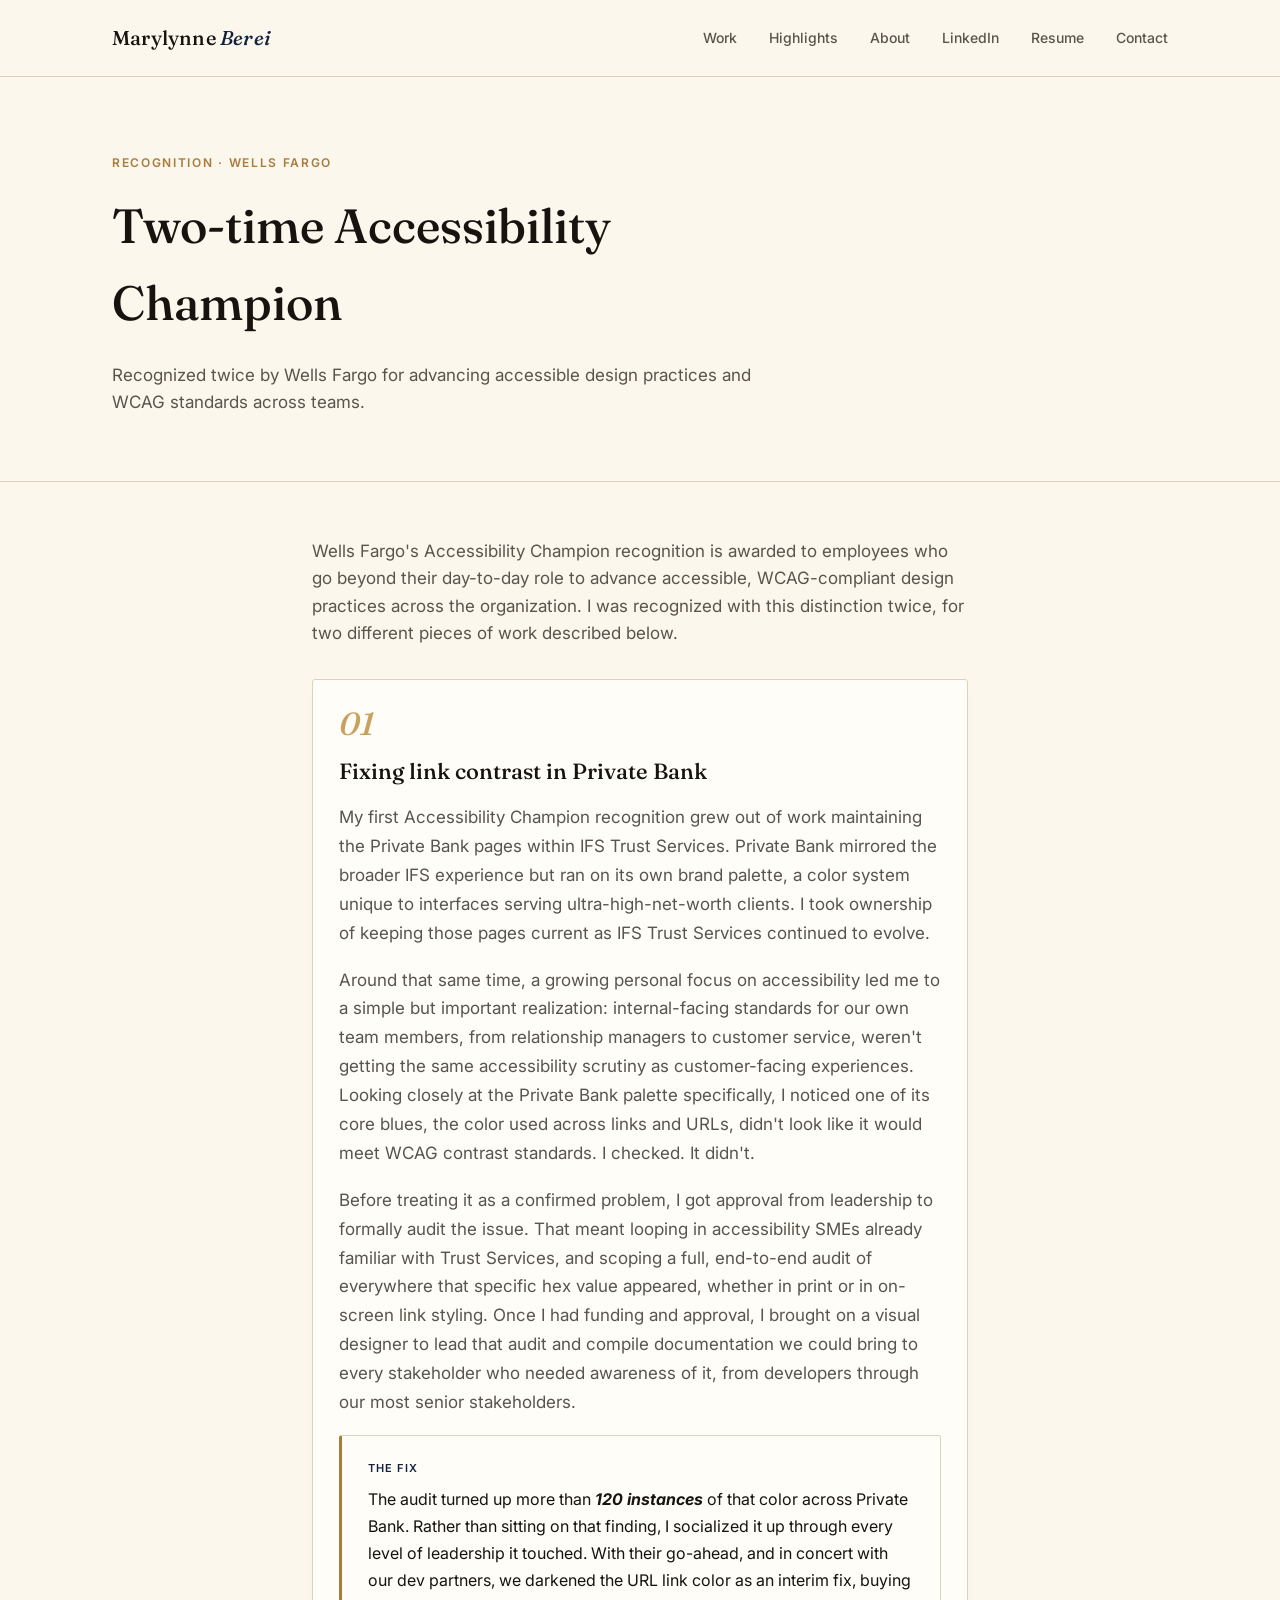
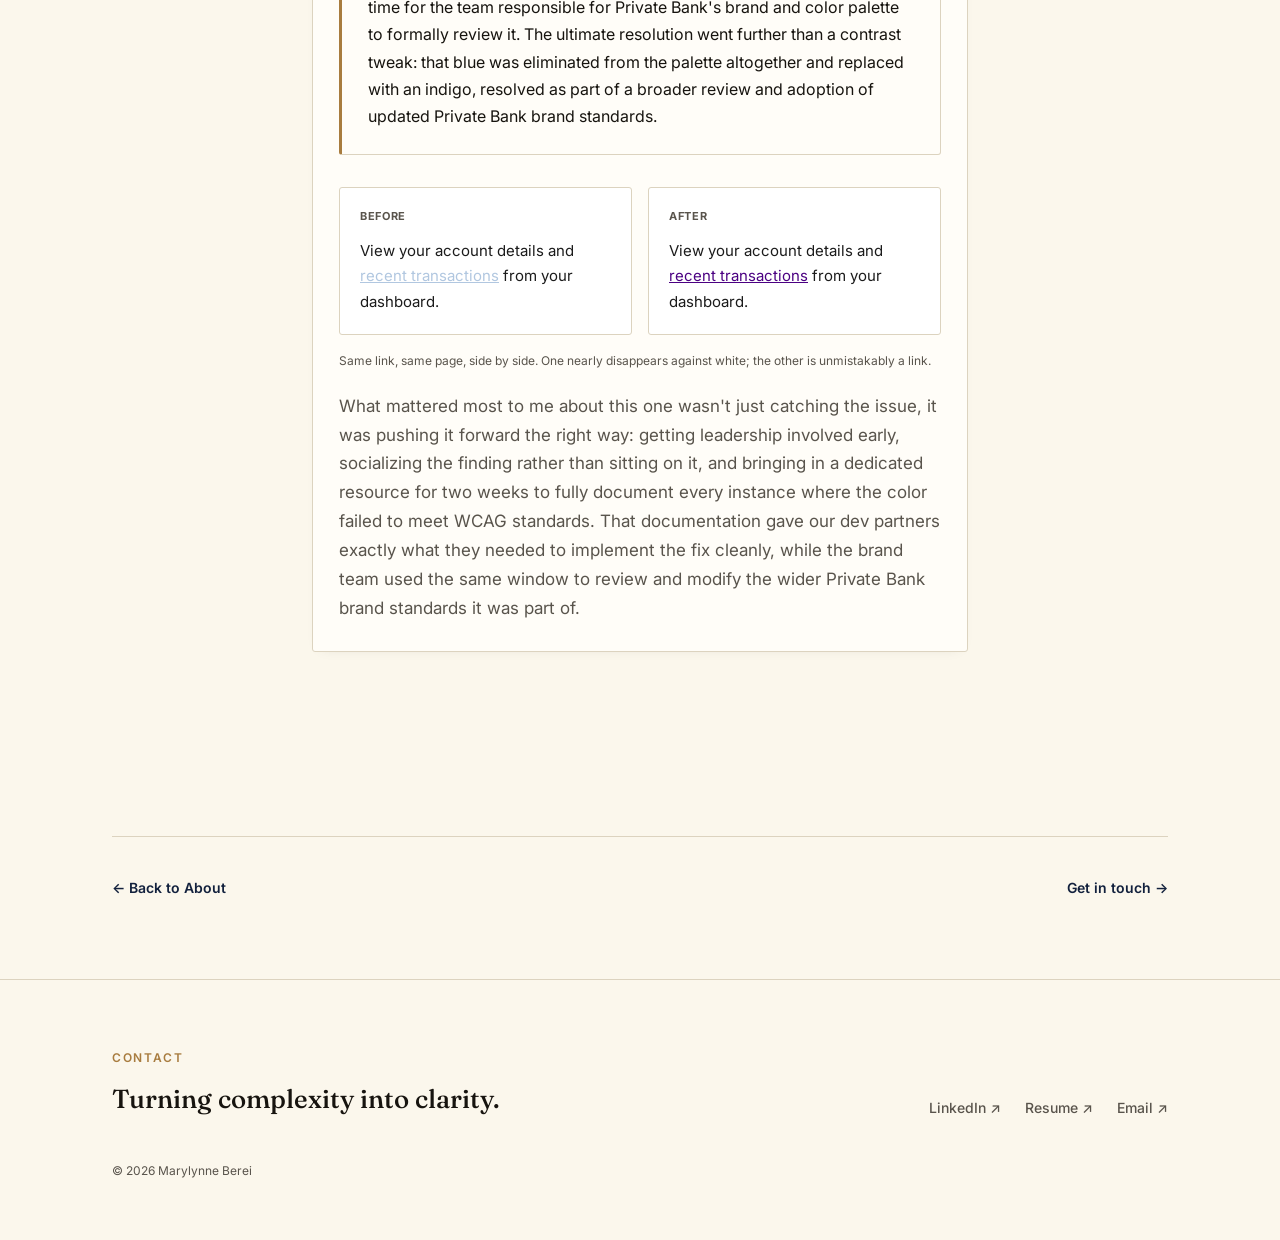
==== accessibility-champion.html @ e88e9bda "Add files via upload" ====
<!doctype html>
<html lang="en">
<head>
<meta charset="utf-8">
<meta name="viewport" content="width=device-width, initial-scale=1">
<title>Accessibility Champion — Marylynne Berei</title>
<meta name="description" content="Two-time Wells Fargo Accessibility Champion recognition, awarded for advancing WCAG standards and accessible design practices across teams.">
<link rel="stylesheet" href="styles.css">
</head>
<body>

<header class="site-header">
  <div class="wrap">
    <a class="brand" href="index.html">Marylynne <span>Berei</span></a>
    <nav>
      <ul class="nav">
        <li><a href="index.html#work">Work</a></li>
        <li><a href="more-work.html">Highlights</a></li>
        <li><a href="index.html#about">About</a></li>
        <li><a href="https://www.linkedin.com/in/melberei26" target="_blank" rel="noopener">LinkedIn</a></li>
        <li><a href="Berei-Resume-2026.pdf" target="_blank" rel="noopener">Resume</a></li>
        <li><a href="index.html#contact">Contact</a></li>
      </ul>
    </nav>
  </div>
</header>

<main>
  <section class="cs-hero">
    <div class="wrap">
      <p class="eyebrow">Recognition · Wells Fargo</p>
      <h1>Two-time Accessibility Champion</h1>
      <p class="lede" style="margin-top:20px; font-size:17px; color:var(--ink-soft); max-width:60ch;">Recognized twice by Wells Fargo for advancing accessible design practices and WCAG standards across teams.</p>
    </div>
  </section>

  <section style="padding-top:0;">
    <div class="wrap cs-body">
      <p>Wells Fargo's Accessibility Champion recognition is awarded to employees who go beyond their day-to-day role to advance accessible, WCAG-compliant design practices across the organization. I was recognized with this distinction twice, for two different pieces of work described below.</p>

      <div class="pb-grid" style="margin-top:32px;">
        <div class="pb-block">
          <div class="pb-num">01</div>
          <div class="pb-content">
            <h2>Fixing link contrast in Private Bank</h2>
            <p>My first Accessibility Champion recognition grew out of work maintaining the Private Bank pages within IFS Trust Services. Private Bank mirrored the broader IFS experience but ran on its own brand palette, a color system unique to interfaces serving ultra-high-net-worth clients. I took ownership of keeping those pages current as IFS Trust Services continued to evolve.</p>
            <p>Around that same time, a growing personal focus on accessibility led me to a simple but important realization: internal-facing standards for our own team members, from relationship managers to customer service, weren't getting the same accessibility scrutiny as customer-facing experiences. Looking closely at the Private Bank palette specifically, I noticed one of its core blues, the color used across links and URLs, didn't look like it would meet WCAG contrast standards. I checked. It didn't.</p>
            <p>Before treating it as a confirmed problem, I got approval from leadership to formally audit the issue. That meant looping in accessibility SMEs already familiar with Trust Services, and scoping a full, end-to-end audit of everywhere that specific hex value appeared, whether in print or in on-screen link styling. Once I had funding and approval, I brought on a visual designer to lead that audit and compile documentation we could bring to every stakeholder who needed awareness of it, from developers through our most senior stakeholders.</p>
            <div class="pull-tile" style="margin-top:0;">
              <div class="tile-label">The fix</div>
              <p>The audit turned up more than <b><i>120 instances</i></b> of that color across Private Bank. Rather than sitting on that finding, I socialized it up through every level of leadership it touched. With their go-ahead, and in concert with our dev partners, we darkened the URL link color as an interim fix, buying time for the team responsible for Private Bank's brand and color palette to formally review it. The ultimate resolution went further than a contrast tweak: that blue was eliminated from the palette altogether and replaced with an indigo, resolved as part of a broader review and adoption of updated Private Bank brand standards.</p>
            </div>

            <div style="display:grid; grid-template-columns:1fr 1fr; gap:16px; margin:24px 0;">
              <div style="background:#fff; border:1px solid var(--hairline); border-radius:var(--radius); padding:20px;">
                <div style="font-size:11px; font-weight:700; letter-spacing:.06em; text-transform:uppercase; color:var(--ink-soft); margin-bottom:12px;">Before</div>
                <p style="margin:0; font-size:15px; color:#1B1B1B;">View your account details and <span style="color:#B1C7E0; text-decoration:underline;">recent transactions</span> from your dashboard.</p>
              </div>
              <div style="background:#fff; border:1px solid var(--hairline); border-radius:var(--radius); padding:20px;">
                <div style="font-size:11px; font-weight:700; letter-spacing:.06em; text-transform:uppercase; color:var(--ink-soft); margin-bottom:12px;">After</div>
                <p style="margin:0; font-size:15px; color:#1B1B1B;">View your account details and <span style="color:#4B0082; text-decoration:underline;">recent transactions</span> from your dashboard.</p>
              </div>
            </div>
            <p style="font-size:12px; color:var(--ink-soft); margin-top:-8px;">Same link, same page, side by side. One nearly disappears against white; the other is unmistakably a link.</p>

            <p style="margin-top:20px;">What mattered most to me about this one wasn't just catching the issue, it was pushing it forward the right way: getting leadership involved early, socializing the finding rather than sitting on it, and bringing in a dedicated resource for two weeks to fully document every instance where the color failed to meet WCAG standards. That documentation gave our dev partners exactly what they needed to implement the fix cleanly, while the brand team used the same window to review and modify the wider Private Bank brand standards it was part of.</p>
          </div>
        </div>
      </div>
    </div>
  </section>

  <div class="wrap">
    <div class="cs-nav">
      <a href="index.html#about">← Back to About</a>
      <a href="index.html#contact">Get in touch →</a>
    </div>
  </div>
</main>

<footer id="contact">
  <div class="wrap">
    <div class="footer-grid">
      <div class="footer-cta">
        <p class="eyebrow">Contact</p>
        <h3>Turning complexity into clarity.</h3>
      </div>
      <ul class="footer-links">
        <li><a href="https://www.linkedin.com/in/melberei26" target="_blank" rel="noopener">LinkedIn ↗</a></li>
        <li><a href="Berei-Resume-2026.pdf" target="_blank" rel="noopener">Resume ↗</a></li>
        <li><a href="mailto:melb122@gmail.com">Email ↗</a></li>
      </ul>
    </div>
    <p class="copyright">© 2026 Marylynne Berei</p>
  </div>
</footer>

</body>
</html>
---- styles.css ----
/* ===========================================================
   Marylynne Berei — Portfolio
   Palette: paper #F4EFE4, ink #2B2620, brass #A87C3F,
            brass-light #C9A15F, teal #1F5C57, teal-light #3D7A73
   Type: Fraunces (display) + Inter (body/utility)
   =========================================================== */

@import url('https://fonts.googleapis.com/css2?family=Fraunces:ital,opsz,wght@0,9..144,300;0,9..144,400;0,9..144,500;0,9..144,600;1,9..144,400;1,9..144,500&family=Inter:wght@400;500;600;700&display=swap');

:root{
  --paper: #FBF7EC;
  --paper-deep: #F4EEDD;
  --ink: #17140F;
  --ink-soft: #59544C;
  --brass: #A87C3F;
  --brass-light: #C9A15F;
  --teal: #12213D;
  --teal-light: #2C4267;
  --hairline: #DCD3BF;
  --white: #FFFDF8;

  --font-display: 'Fraunces', serif;
  --font-body: 'Inter', -apple-system, BlinkMacSystemFont, sans-serif;

  --radius: 3px;
  --max-w: 1120px;
}

*{ box-sizing: border-box; }

html{ scroll-behavior: smooth; }

body{
  margin: 0;
  background: var(--paper);
  color: var(--ink);
  font-family: var(--font-body);
  font-size: 16px;
  line-height: 1.6;
  -webkit-font-smoothing: antialiased;
}

a{ color: inherit; }

img{ max-width: 100%; display: block; }

.wrap{
  max-width: var(--max-w);
  margin: 0 auto;
  padding: 0 32px;
  width: 100%;
}

@media (max-width: 480px){
  .wrap{ padding: 0 20px; }
}

/* -------------------- Utility type -------------------- */

.eyebrow{
  font-family: var(--font-body);
  font-size: 12px;
  font-weight: 600;
  letter-spacing: 0.14em;
  text-transform: uppercase;
  color: var(--brass);
}

/* -------------------- Header -------------------- */

.site-header{
  position: sticky;
  top: 0;
  z-index: 50;
  background: rgba(251,247,236,0.92);
  backdrop-filter: saturate(140%) blur(6px);
  border-bottom: 1px solid var(--hairline);
}

.site-header .wrap{
  display: flex;
  align-items: center;
  justify-content: space-between;
  height: 76px;
}

.brand{
  font-family: var(--font-display);
  font-weight: 500;
  font-size: 20px;
  text-decoration: none;
  letter-spacing: 0.01em;
}

.brand span{ color: var(--teal); font-style: italic; }

.nav{
  display: flex;
  gap: 32px;
  list-style: none;
  margin: 0;
  padding: 0;
}

.nav a{
  text-decoration: none;
  font-size: 14px;
  font-weight: 500;
  color: var(--ink-soft);
  border-bottom: 1px solid transparent;
  padding-bottom: 3px;
  transition: color .15s ease, border-color .15s ease;
}

.nav a:hover, .nav a.active{
  color: var(--teal);
  border-bottom-color: var(--brass);
}

.nav-toggle{ display: none; }

@media (max-width: 760px){
  .nav{ display: none; }
}

/* -------------------- Hero -------------------- */

.hero{
  padding: 88px 0 56px;
  position: relative;
  overflow: hidden;
}

.hero .wrap{
  display: grid;
  grid-template-columns: 1.05fr 0.95fr;
  gap: 56px;
  align-items: center;
}

@media (max-width: 900px){
  .hero .wrap{ grid-template-columns: 1fr; }
  .hero{ padding: 56px 0 64px; }
}

.hero-eyebrow{ margin-bottom: 18px; }

.hero h1{
  font-family: var(--font-display);
  font-weight: 500;
  font-size: clamp(38px, 5.2vw, 58px);
  line-height: 1.05;
  margin: 0 0 22px;
  letter-spacing: -0.01em;
}

.hero h1 em{
  font-style: italic;
  color: var(--teal);
  font-weight: 400;
}

.hero p.lede{
  font-size: 18px;
  color: var(--ink-soft);
  max-width: 46ch;
  margin: 0 0 34px;
}

.hero-actions{
  display: flex;
  gap: 14px;
  flex-wrap: wrap;
}

.btn{
  display: inline-flex;
  align-items: center;
  gap: 8px;
  padding: 13px 22px;
  border-radius: var(--radius);
  font-size: 14px;
  font-weight: 600;
  text-decoration: none;
  border: 1px solid transparent;
  transition: transform .15s ease, background .15s ease, border-color .15s ease;
}

.btn-primary{
  background: var(--teal);
  color: var(--white);
}
.btn-primary:hover{ background: var(--teal-light); transform: translateY(-1px); }

.btn-ghost{
  border-color: var(--ink);
  color: var(--ink);
}
.btn-ghost:hover{ border-color: var(--brass); color: var(--brass); transform: translateY(-1px); }

/* -------------------- Dashboard tile motif -------------------- */

.tile-board{
  position: relative;
  display: grid;
  grid-template-columns: repeat(2, 1fr);
  gap: 14px;
}

.tile{
  background: var(--white);
  border: 1px solid var(--hairline);
  border-radius: var(--radius);
  padding: 20px;
  box-shadow: 0 1px 2px rgba(43,38,32,0.04);
}

.tile-wide{ grid-column: span 2; }

.tile .tile-label{
  font-size: 11px;
  font-weight: 600;
  letter-spacing: 0.1em;
  text-transform: uppercase;
  color: var(--ink-soft);
  margin-bottom: 10px;
  display: flex;
  align-items: center;
  gap: 6px;
}

.tile .tile-dot{
  width: 6px; height: 6px; border-radius: 50%;
  background: var(--brass);
  display: inline-block;
}

.tile .tile-stat{
  font-family: var(--font-display);
  font-size: 34px;
  line-height: 1;
  font-weight: 500;
  color: var(--ink);
}

.tile .tile-sub{
  font-size: 13px;
  color: var(--ink-soft);
  margin-top: 6px;
}

.tile-bars{
  display: flex;
  align-items: flex-end;
  gap: 6px;
  height: 44px;
  margin-top: 12px;
}
.tile-bars span{
  flex: 1;
  background: var(--teal-light);
  border-radius: 2px 2px 0 0;
  opacity: 0.85;
}

.tile:nth-child(1) .tile-bars span:nth-child(1){ height: 40%; }
.tile:nth-child(1) .tile-bars span:nth-child(2){ height: 70%; background: var(--teal); }
.tile:nth-child(1) .tile-bars span:nth-child(3){ height: 55%; }
.tile:nth-child(1) .tile-bars span:nth-child(4){ height: 90%; background: var(--brass); }
.tile:nth-child(1) .tile-bars span:nth-child(5){ height: 65%; }

/* -------------------- Section shell -------------------- */

section{ padding: 88px 0; }

.section-head{
  max-width: 640px;
  margin: 0 0 48px;
}

.section-head h2{
  font-family: var(--font-display);
  font-weight: 500;
  font-size: clamp(28px, 3.4vw, 40px);
  margin: 14px 0 0;
  letter-spacing: -0.01em;
}

/* -------------------- Work grid -------------------- */

.work-list{
  display: flex;
  flex-direction: column;
  border-top: 1px solid var(--hairline);
}

.work-row{
  display: grid;
  grid-template-columns: 90px 1fr 260px 140px;
  gap: 28px;
  align-items: center;
  padding: 34px 0;
  border-bottom: 1px solid var(--hairline);
  text-decoration: none;
  color: inherit;
  transition: background .15s ease;
}

.work-row:hover{ background: var(--paper-deep); }

.work-num{
  font-family: var(--font-display);
  font-style: italic;
  color: var(--brass-light);
  font-size: 22px;
}

.work-title{
  font-family: var(--font-display);
  font-size: 22px;
  font-weight: 500;
}

.work-title small{
  display: block;
  font-family: var(--font-body);
  font-weight: 400;
  font-size: 14px;
  color: var(--ink-soft);
  margin-top: 6px;
}

.work-tags{
  display: flex;
  flex-wrap: wrap;
  gap: 8px;
}

.tag{
  font-size: 11px;
  font-weight: 600;
  letter-spacing: 0.06em;
  text-transform: uppercase;
  color: var(--teal);
  background: rgba(18,33,61,0.08);
  border-radius: 20px;
  padding: 5px 10px;
}

.work-cta{
  justify-self: end;
  font-size: 13px;
  font-weight: 600;
  color: var(--brass);
}

@media (max-width: 760px){
  .work-row{ grid-template-columns: 1fr; gap: 8px; padding: 26px 0; }
  .work-cta{ justify-self: start; }
}

/* -------------------- About -------------------- */

.about{
  background: var(--teal);
  color: var(--paper);
}

.about .eyebrow{ color: var(--brass-light); }

.about h2{ color: var(--white); }

.about-grid{
  display: grid;
  grid-template-columns: 1.1fr 0.9fr;
  gap: 56px;
  align-items: start;
}

@media (max-width: 900px){
  .about-grid{ grid-template-columns: 1fr; }
}

.about p{
  font-size: 17px;
  color: rgba(244,239,228,0.9);
}

.about blockquote{
  margin: 0;
  padding-left: 22px;
  border-left: 2px solid var(--brass-light);
  font-family: var(--font-display);
  font-style: italic;
  font-size: 20px;
  line-height: 1.5;
  color: var(--white);
}

.stat-list{
  display: grid;
  grid-template-columns: 1fr 1fr;
  gap: 20px;
}

.stat{
  border-top: 1px solid rgba(244,239,228,0.25);
  padding-top: 14px;
}

.stat .num{
  font-family: var(--font-display);
  font-size: 30px;
  color: var(--brass-light);
}

.stat .label{
  font-size: 13px;
  color: rgba(244,239,228,0.75);
  margin-top: 4px;
}

/* -------------------- Footer -------------------- */

footer{
  padding: 56px 0 48px;
  border-top: 1px solid var(--hairline);
}

.footer-grid{
  display: flex;
  justify-content: space-between;
  align-items: flex-end;
  flex-wrap: wrap;
  gap: 24px;
}

.footer-cta h3{
  font-family: var(--font-display);
  font-weight: 500;
  font-size: 26px;
  margin: 8px 0 0;
}

.footer-links{
  display: flex;
  gap: 24px;
  list-style: none;
  padding: 0;
  margin: 0;
}

.footer-links a{
  text-decoration: none;
  font-size: 14px;
  font-weight: 500;
  color: var(--ink-soft);
}
.footer-links a:hover{ color: var(--teal); }

.copyright{
  margin-top: 40px;
  font-size: 12px;
  color: var(--ink-soft);
}

/* -------------------- Case study page -------------------- */

.cs-hero{
  padding: 64px 0 48px;
  border-bottom: 1px solid var(--hairline);
}

.cs-hero .eyebrow{ margin-bottom: 16px; }

.cs-hero h1{
  font-family: var(--font-display);
  font-weight: 500;
  font-size: clamp(32px, 4.6vw, 48px);
  margin: 0 0 20px;
  max-width: 18ch;
}

.cs-meta{
  display: flex;
  gap: 40px;
  flex-wrap: wrap;
  margin-top: 32px;
}

.cs-meta div{ min-width: 120px; }

.cs-meta .label{
  font-size: 11px;
  font-weight: 600;
  letter-spacing: 0.08em;
  text-transform: uppercase;
  color: var(--ink-soft);
  margin-bottom: 6px;
}

.cs-meta .value{
  font-size: 15px;
  font-weight: 500;
}

.cs-body{
  max-width: 720px;
  margin: 0 auto;
  padding: 56px 32px;
}

@media (max-width: 480px){
  .cs-body{ padding: 40px 20px; }
}

.cs-body h2{
  font-family: var(--font-display);
  font-weight: 500;
  font-size: 26px;
  margin: 44px 0 16px;
}

.cs-body h2:first-child{ margin-top: 0; }

.highlight-heading{
  font-family: var(--font-display);
  font-weight: 500;
  font-size: 26px;
  margin: 64px 0 6px;
}

.highlight-subtitle{
  font-size: 15px;
  font-weight: 600;
  color: var(--ink);
  margin: 0 0 16px;
  line-height: 1.4;
}

@media (max-width: 640px){
  .highlight-heading{ margin-top: 48px; font-size: 23px; }
  .cs-body p{ font-size: 16px; line-height: 1.7; }
}

/* -------------------- Numbered process blocks -------------------- */

.pb-grid{
  display: flex;
  flex-direction: column;
  gap: 24px;
}

.pb-block{
  background: var(--white);
  border: 1px solid var(--hairline);
  border-radius: var(--radius);
  padding: 28px 26px;
  box-shadow: 0 4px 14px -10px rgba(23,20,15,0.15);
  margin: 0;
}

.pb-num{
  font-family: var(--font-display);
  font-style: italic;
  font-weight: 500;
  font-size: 32px;
  color: var(--brass-light);
  line-height: 1;
  margin-bottom: 14px;
}

.pb-content h2{
  font-family: var(--font-display);
  font-weight: 500;
  font-size: 22px;
  margin: 0 0 14px;
}

.pb-content p{
  font-size: 15.5px;
  color: var(--ink-soft);
  line-height: 1.7;
  margin: 0 0 16px;
}

.pb-content p:last-child{ margin-bottom: 0; }

@media (max-width: 760px){
  .pb-grid{ grid-template-columns: 1fr; gap: 20px; }
  .pb-num{ font-size: 28px; }
}

.cs-body p{
  font-size: 17px;
  color: var(--ink-soft);
  margin: 0 0 18px;
}

.pull-tile{
  background: var(--white);
  border: 1px solid var(--hairline);
  border-left: 3px solid var(--brass);
  border-radius: var(--radius);
  padding: 24px 26px;
  margin: 32px 0;
}

.pull-tile .tile-label{
  font-size: 11px;
  font-weight: 600;
  letter-spacing: 0.1em;
  text-transform: uppercase;
  color: var(--teal);
  margin-bottom: 8px;
}

.pull-tile p{ margin: 0; color: var(--ink); font-size: 16px; }

.cs-nav{
  display: flex;
  justify-content: space-between;
  padding: 40px 0 80px;
  border-top: 1px solid var(--hairline);
  margin-top: 40px;
}

.cs-nav a{
  text-decoration: none;
  font-weight: 600;
  font-size: 14px;
  color: var(--teal);
}

/* -------------------- Case study images -------------------- */

.cs-figure{
  margin: 36px 0;
}

.cs-figure img{
  width: 100%;
  border: 1px solid var(--hairline);
  border-radius: var(--radius);
  box-shadow: 0 12px 32px -18px rgba(23,20,15,0.35);
}

.cs-figure .caption{
  font-size: 13px;
  color: var(--ink-soft);
  margin-top: 10px;
}

.cs-detail-grid{
  display: grid;
  grid-template-columns: repeat(3, 1fr);
  gap: 16px;
  margin: 32px 0;
}

.cs-detail-grid figure{
  margin: 0;
}

.cs-detail-grid img{
  width: 100%;
  border: 1px solid var(--hairline);
  border-radius: var(--radius);
  box-shadow: 0 6px 16px -10px rgba(23,20,15,0.3);
}

.cs-detail-grid figcaption{
  font-size: 12px;
  color: var(--ink-soft);
  margin-top: 8px;
  text-align: center;
}

@media (max-width: 640px){
  .cs-detail-grid{ grid-template-columns: 1fr 1fr; }
}

/* -------------------- Tools used -------------------- */

.tools-used{
  margin: 40px 0 8px;
}

.tools-used .tile-label{
  font-size: 11px;
  font-weight: 600;
  letter-spacing: 0.1em;
  text-transform: uppercase;
  color: var(--ink-soft);
  margin-bottom: 16px;
}

.tools-row{
  display: flex;
  flex-wrap: wrap;
  gap: 14px;
}

.tools-row .tool-chip{
  display: flex;
  align-items: center;
  gap: 10px;
  background: var(--white);
  border: 1px solid var(--hairline);
  border-radius: 30px;
  padding: 8px 16px 8px 10px;
}

.tools-row .tool-chip img{
  width: 22px;
  height: 22px;
  object-fit: contain;
}

.tools-row .tool-chip span{
  font-size: 13px;
  font-weight: 500;
  color: var(--ink);
}

/* -------------------- Reduced motion -------------------- */

@media (prefers-reduced-motion: reduce){
  html{ scroll-behavior: auto; }
  *{ transition: none !important; }
}

/* -------------------- Focus visibility -------------------- */

a:focus-visible, button:focus-visible{
  outline: 2px solid var(--brass);
  outline-offset: 3px;
}
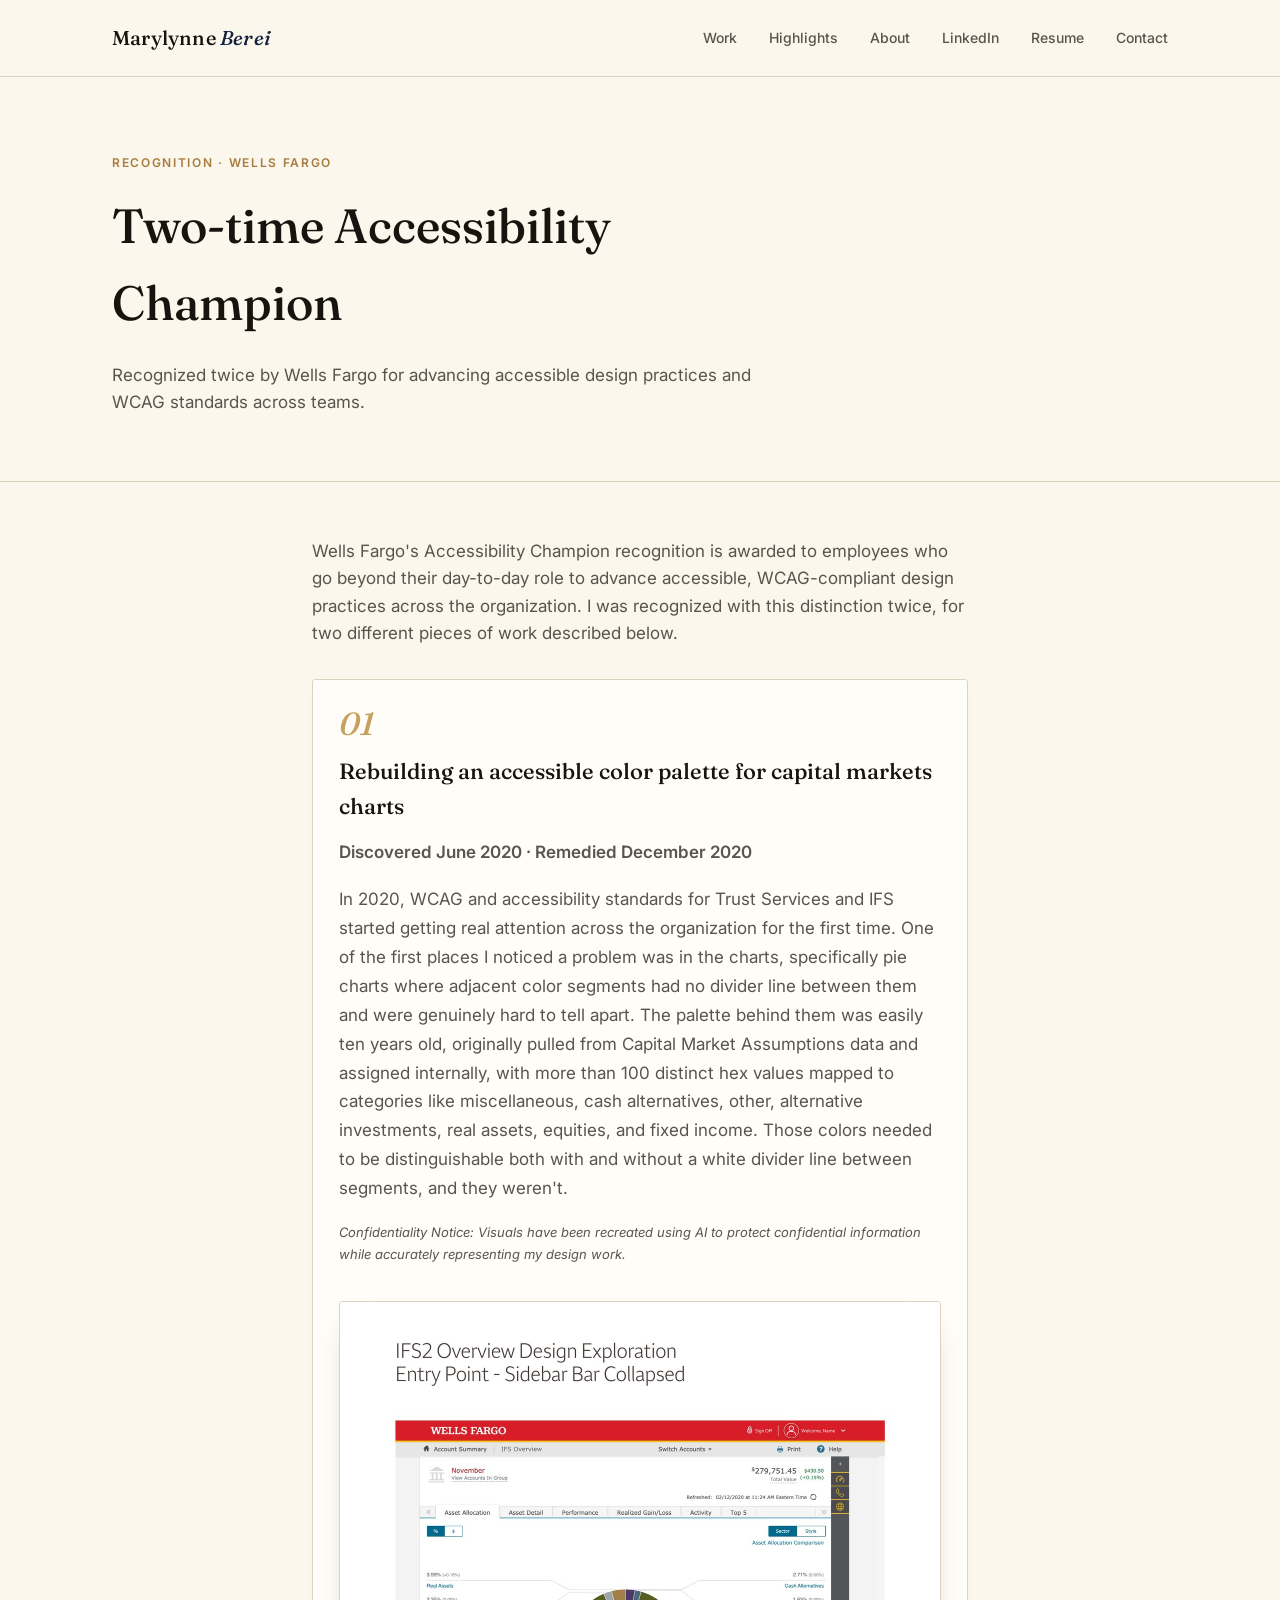
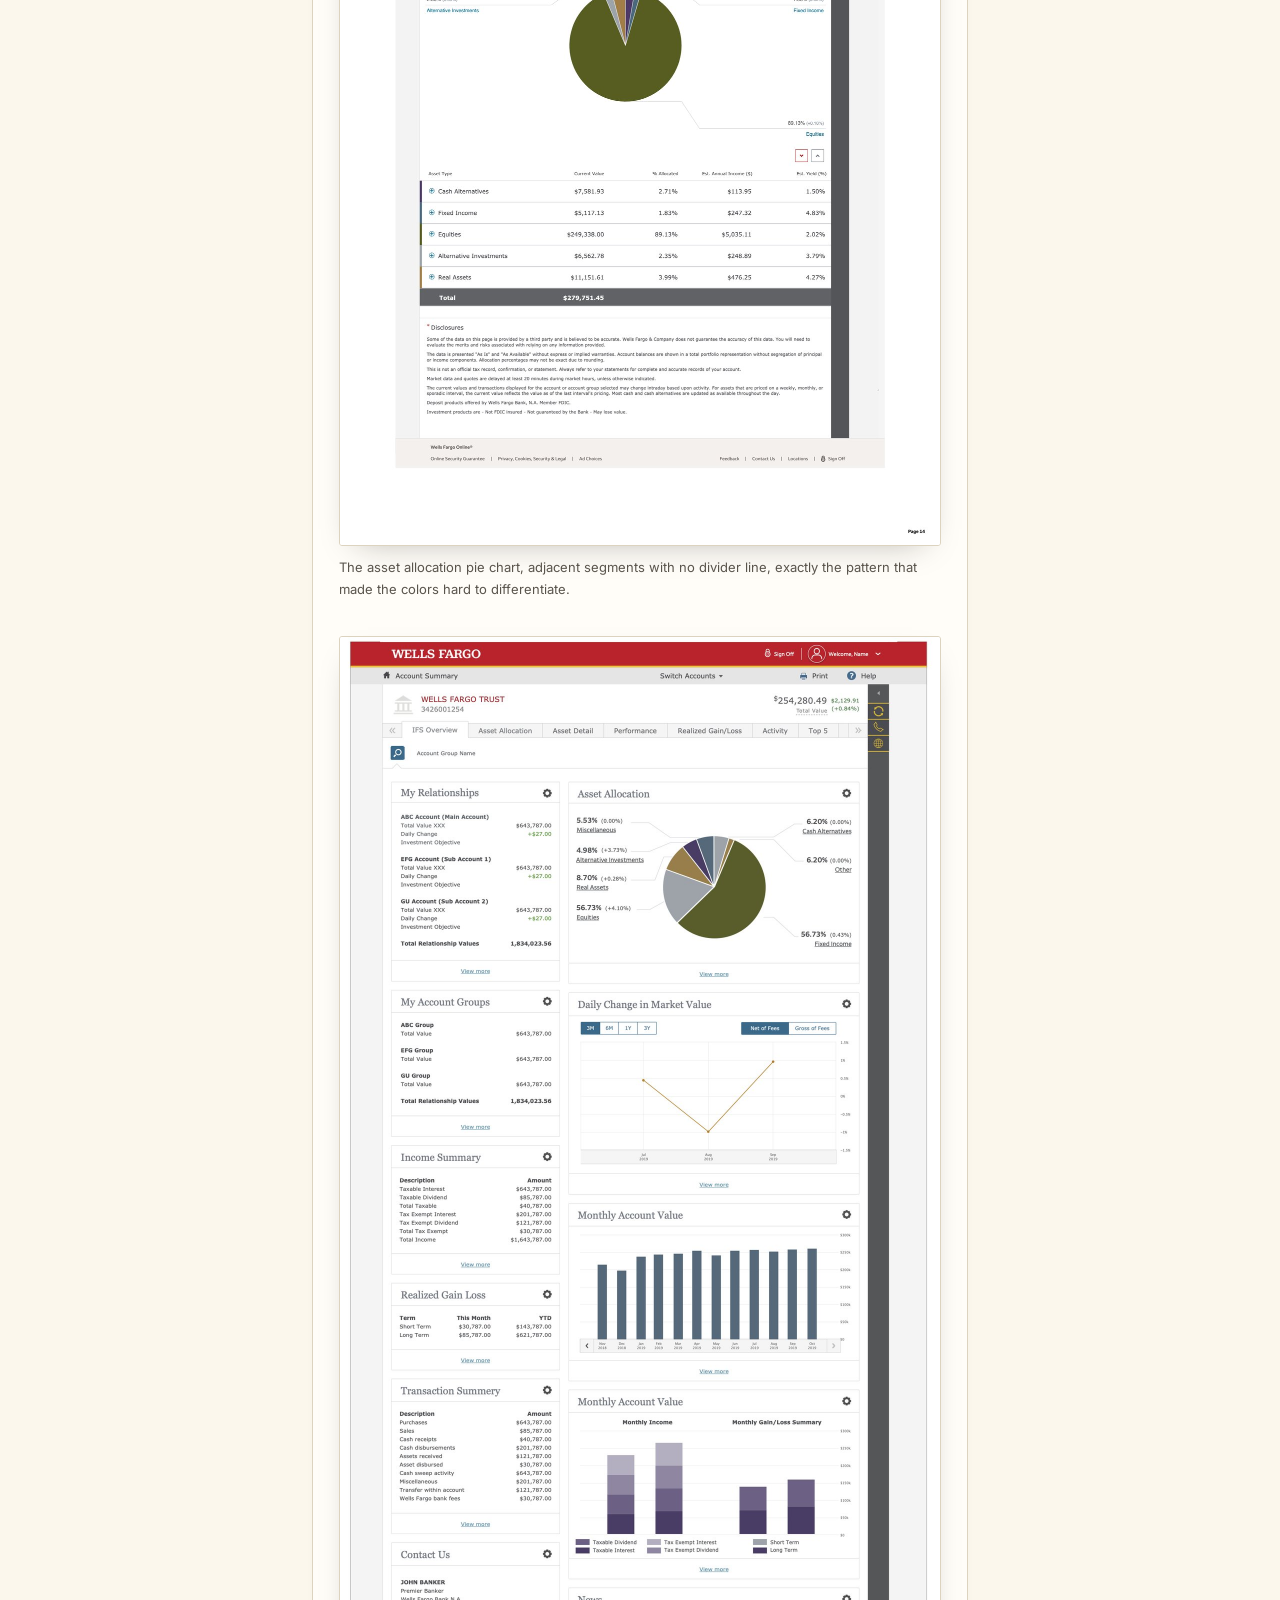
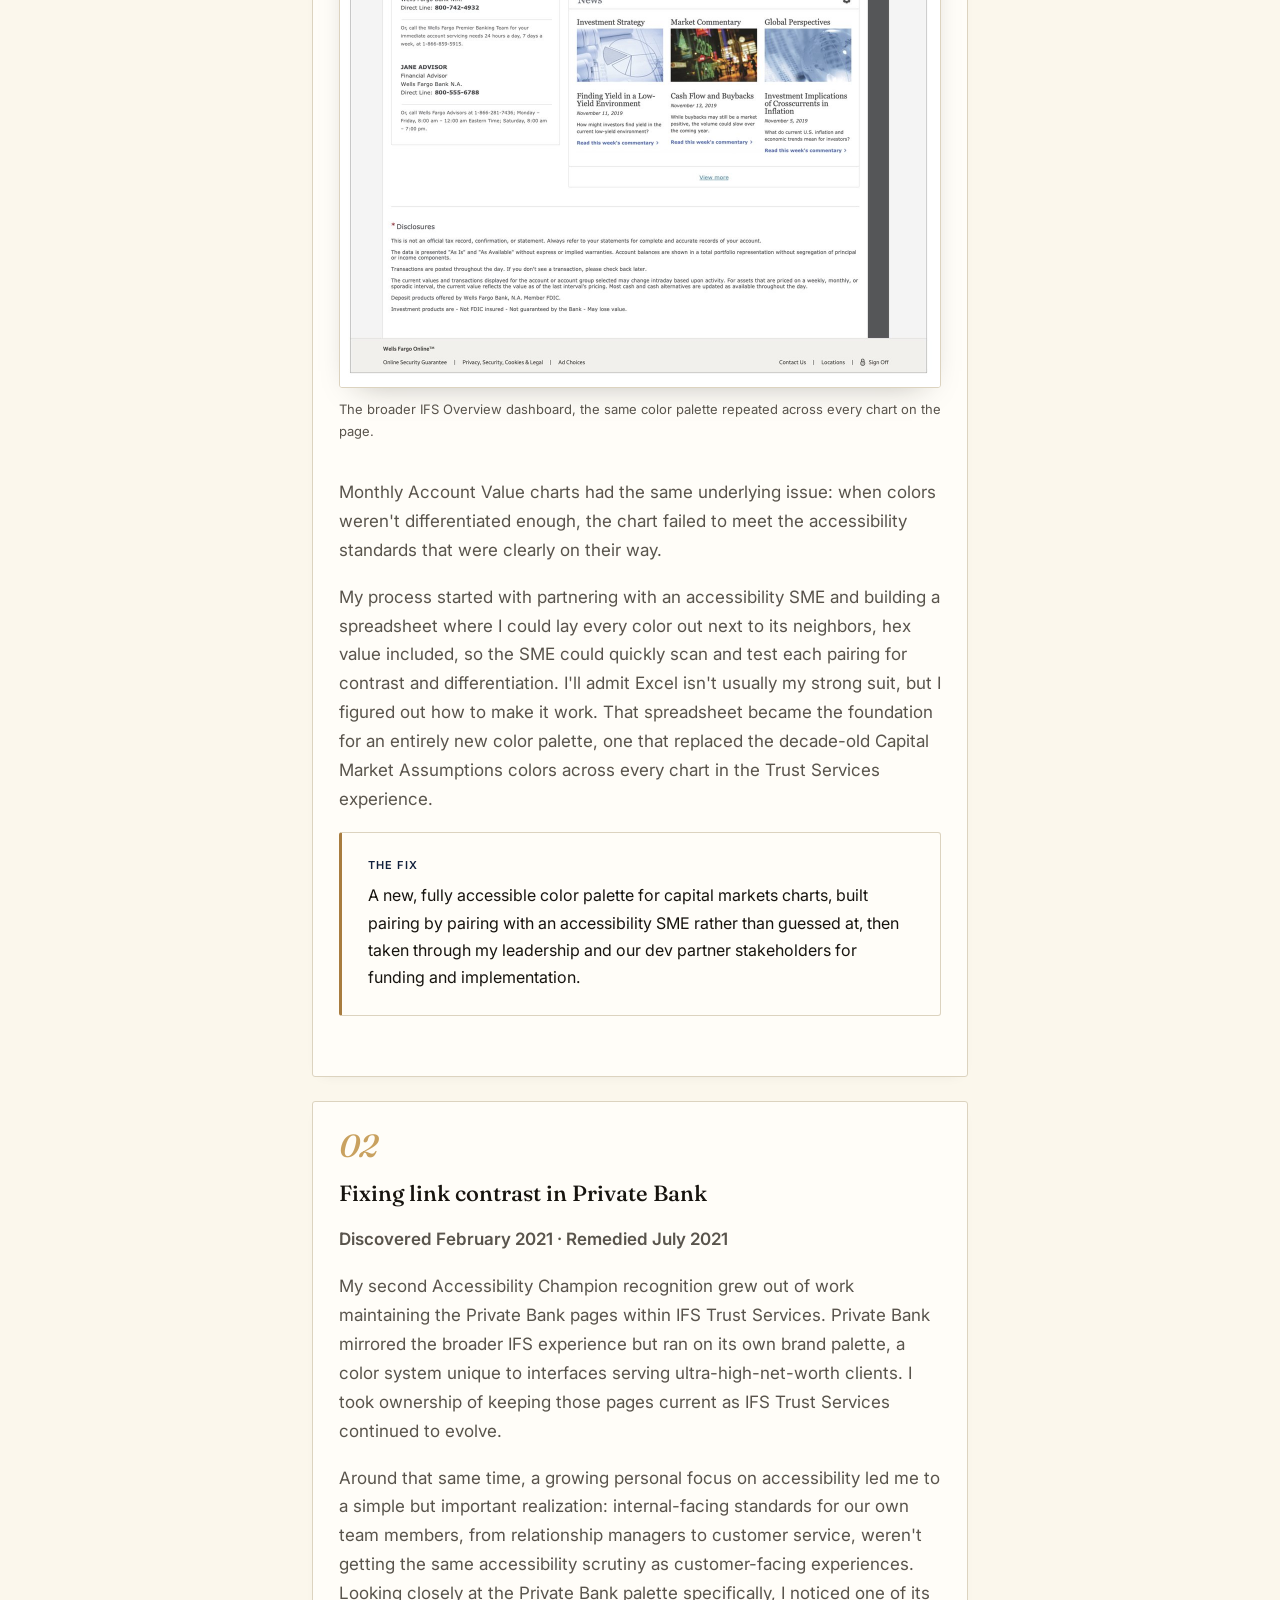
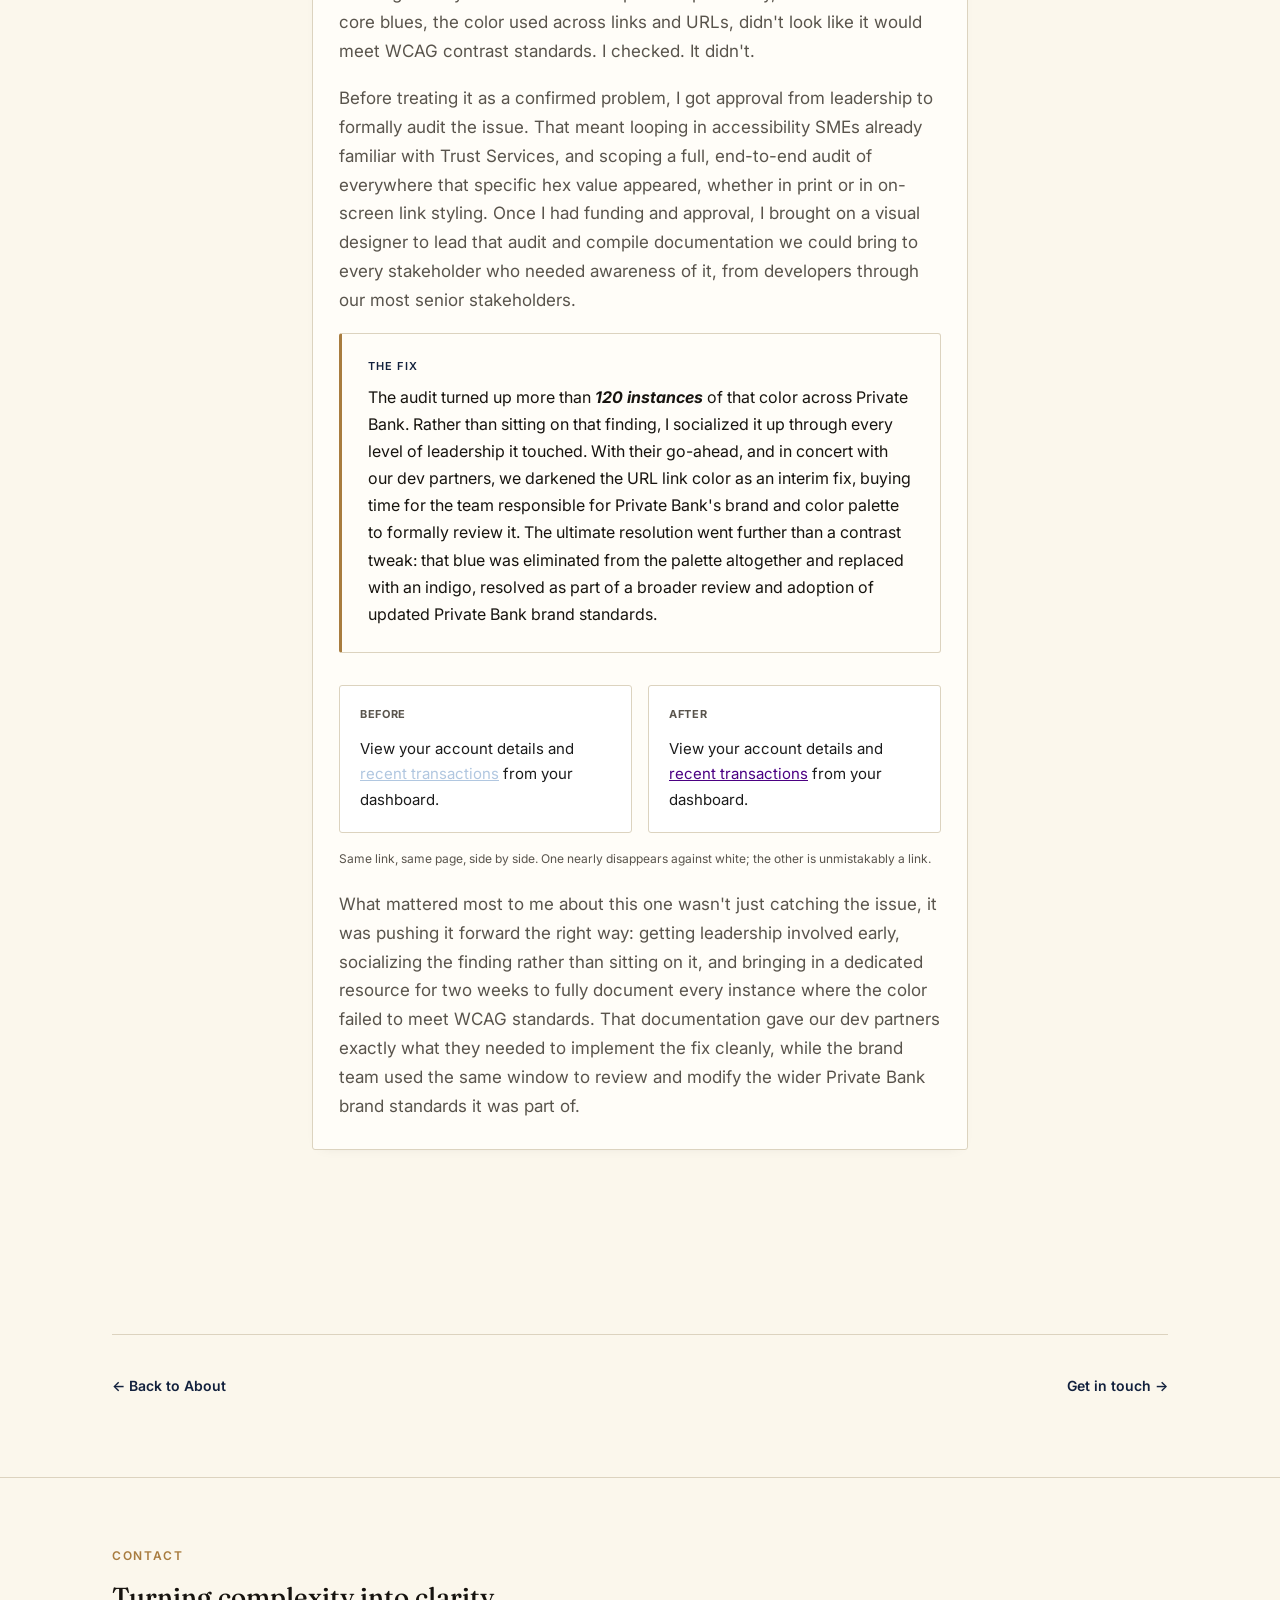
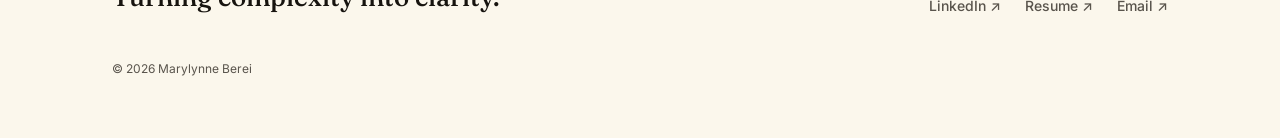
==== commit 1367c8f9: "Add files via upload" ====
--- a/accessibility-champion.html
+++ b/accessibility-champion.html
@@ -42,8 +42,37 @@
         <div class="pb-block">
           <div class="pb-num">01</div>
           <div class="pb-content">
+            <h2>Rebuilding an accessible color palette for capital markets charts</h2>
+            <p class="highlight-subtitle">Discovered June 2020 · Remedied December 2020</p>
+            <p>In 2020, WCAG and accessibility standards for Trust Services and IFS started getting real attention across the organization for the first time. One of the first places I noticed a problem was in the charts, specifically pie charts where adjacent color segments had no divider line between them and were genuinely hard to tell apart. The palette behind them was easily ten years old, originally pulled from Capital Market Assumptions data and assigned internally, with more than 100 distinct hex values mapped to categories like miscellaneous, cash alternatives, other, alternative investments, real assets, equities, and fixed income. Those colors needed to be distinguishable both with and without a white divider line between segments, and they weren't.</p>
+
+            <p style="font-size:13px; font-style:italic; color:var(--ink-soft); max-width:640px; margin:16px 0 0;">Confidentiality Notice: Visuals have been recreated using AI to protect confidential information while accurately representing my design work.</p>
+
+            <figure class="cs-figure">
+              <img src="accessibility-pie-chart.jpeg" alt="Asset Allocation pie chart with adjacent color segments and no divider lines between them">
+              <p class="caption">The asset allocation pie chart, adjacent segments with no divider line, exactly the pattern that made the colors hard to differentiate.</p>
+            </figure>
+
+            <figure class="cs-figure">
+              <img src="accessibility-dashboard.jpeg" alt="Full IFS Overview dashboard showing asset allocation pie chart alongside monthly account value bar and area charts">
+              <p class="caption">The broader IFS Overview dashboard, the same color palette repeated across every chart on the page.</p>
+            </figure>
+
+            <p>Monthly Account Value charts had the same underlying issue: when colors weren't differentiated enough, the chart failed to meet the accessibility standards that were clearly on their way.</p>
+            <p>My process started with partnering with an accessibility SME and building a spreadsheet where I could lay every color out next to its neighbors, hex value included, so the SME could quickly scan and test each pairing for contrast and differentiation. I'll admit Excel isn't usually my strong suit, but I figured out how to make it work. That spreadsheet became the foundation for an entirely new color palette, one that replaced the decade-old Capital Market Assumptions colors across every chart in the Trust Services experience.</p>
+            <div class="pull-tile" style="margin-top:0;">
+              <div class="tile-label">The fix</div>
+              <p>A new, fully accessible color palette for capital markets charts, built pairing by pairing with an accessibility SME rather than guessed at, then taken through my leadership and our dev partner stakeholders for funding and implementation.</p>
+            </div>
+          </div>
+        </div>
+
+        <div class="pb-block">
+          <div class="pb-num">02</div>
+          <div class="pb-content">
             <h2>Fixing link contrast in Private Bank</h2>
-            <p>My first Accessibility Champion recognition grew out of work maintaining the Private Bank pages within IFS Trust Services. Private Bank mirrored the broader IFS experience but ran on its own brand palette, a color system unique to interfaces serving ultra-high-net-worth clients. I took ownership of keeping those pages current as IFS Trust Services continued to evolve.</p>
+            <p class="highlight-subtitle">Discovered February 2021 · Remedied July 2021</p>
+            <p>My second Accessibility Champion recognition grew out of work maintaining the Private Bank pages within IFS Trust Services. Private Bank mirrored the broader IFS experience but ran on its own brand palette, a color system unique to interfaces serving ultra-high-net-worth clients. I took ownership of keeping those pages current as IFS Trust Services continued to evolve.</p>
             <p>Around that same time, a growing personal focus on accessibility led me to a simple but important realization: internal-facing standards for our own team members, from relationship managers to customer service, weren't getting the same accessibility scrutiny as customer-facing experiences. Looking closely at the Private Bank palette specifically, I noticed one of its core blues, the color used across links and URLs, didn't look like it would meet WCAG contrast standards. I checked. It didn't.</p>
             <p>Before treating it as a confirmed problem, I got approval from leadership to formally audit the issue. That meant looping in accessibility SMEs already familiar with Trust Services, and scoping a full, end-to-end audit of everywhere that specific hex value appeared, whether in print or in on-screen link styling. Once I had funding and approval, I brought on a visual designer to lead that audit and compile documentation we could bring to every stakeholder who needed awareness of it, from developers through our most senior stakeholders.</p>
             <div class="pull-tile" style="margin-top:0;">
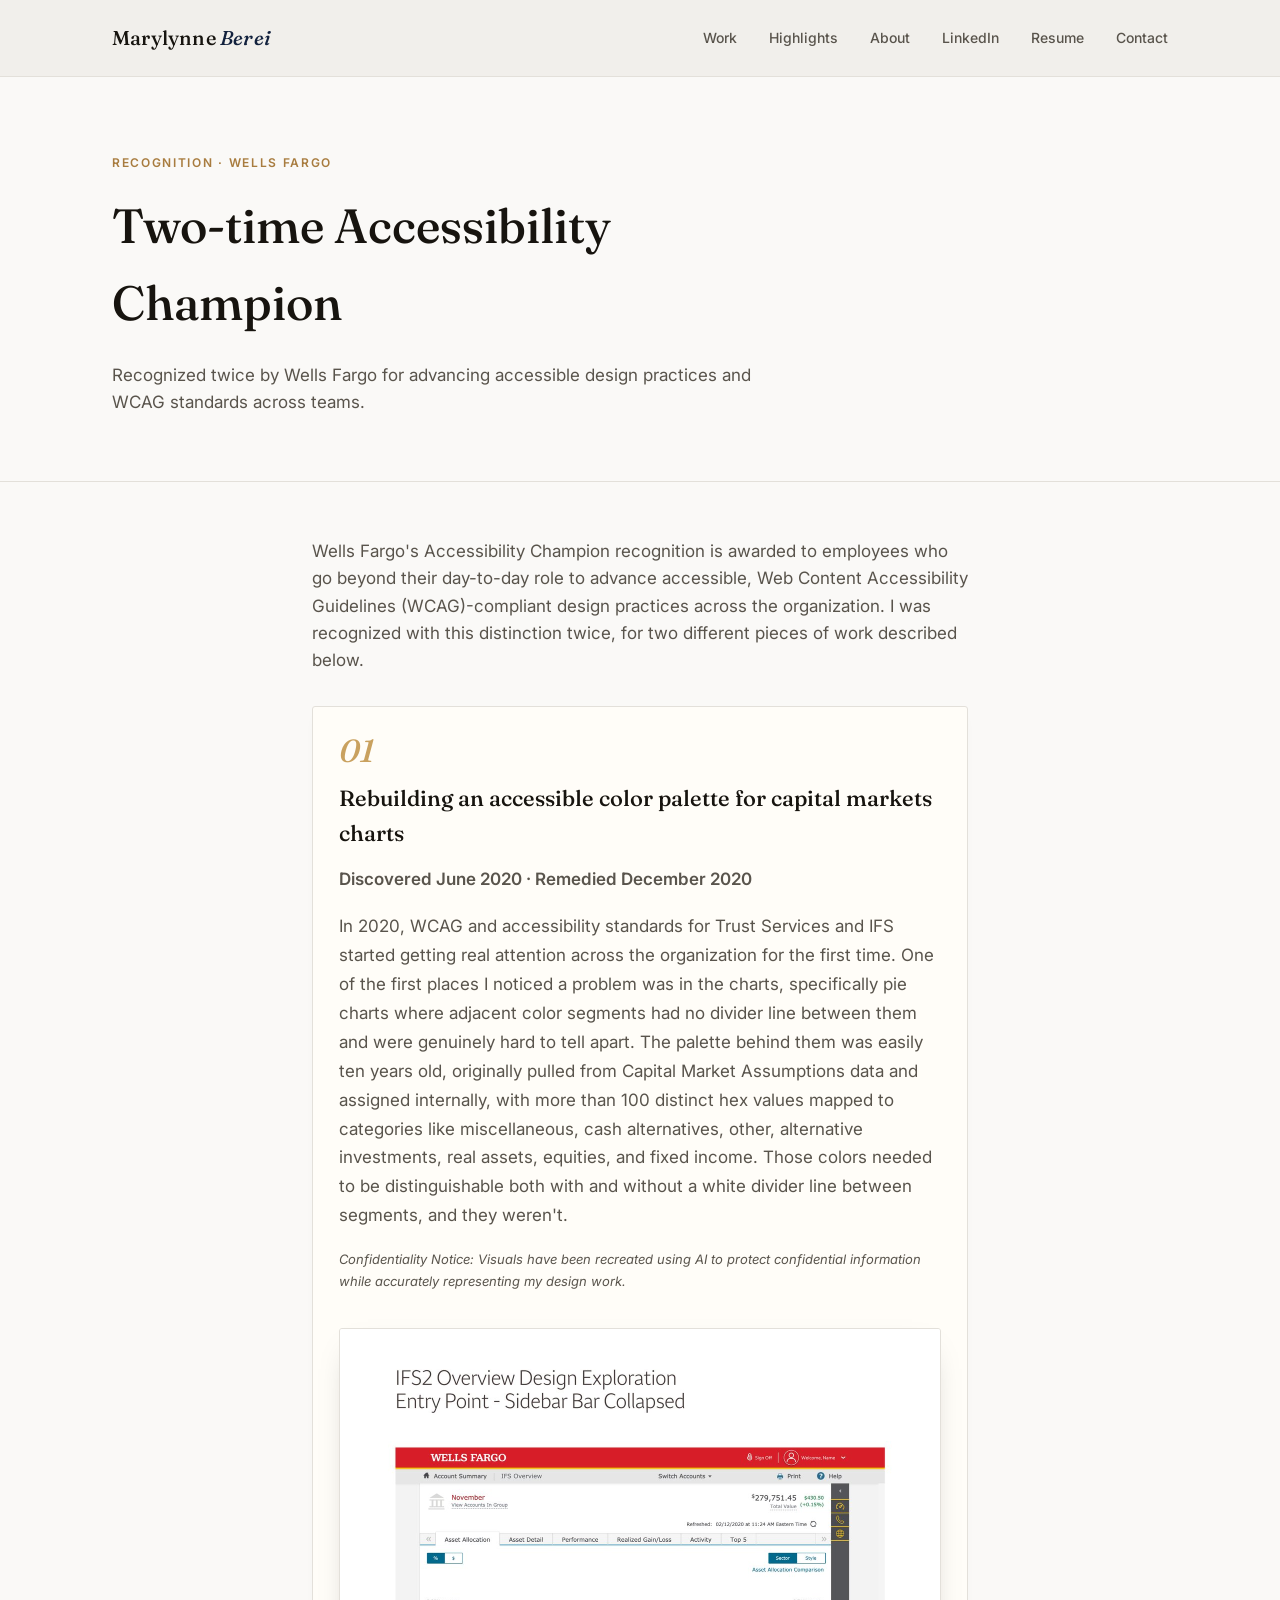
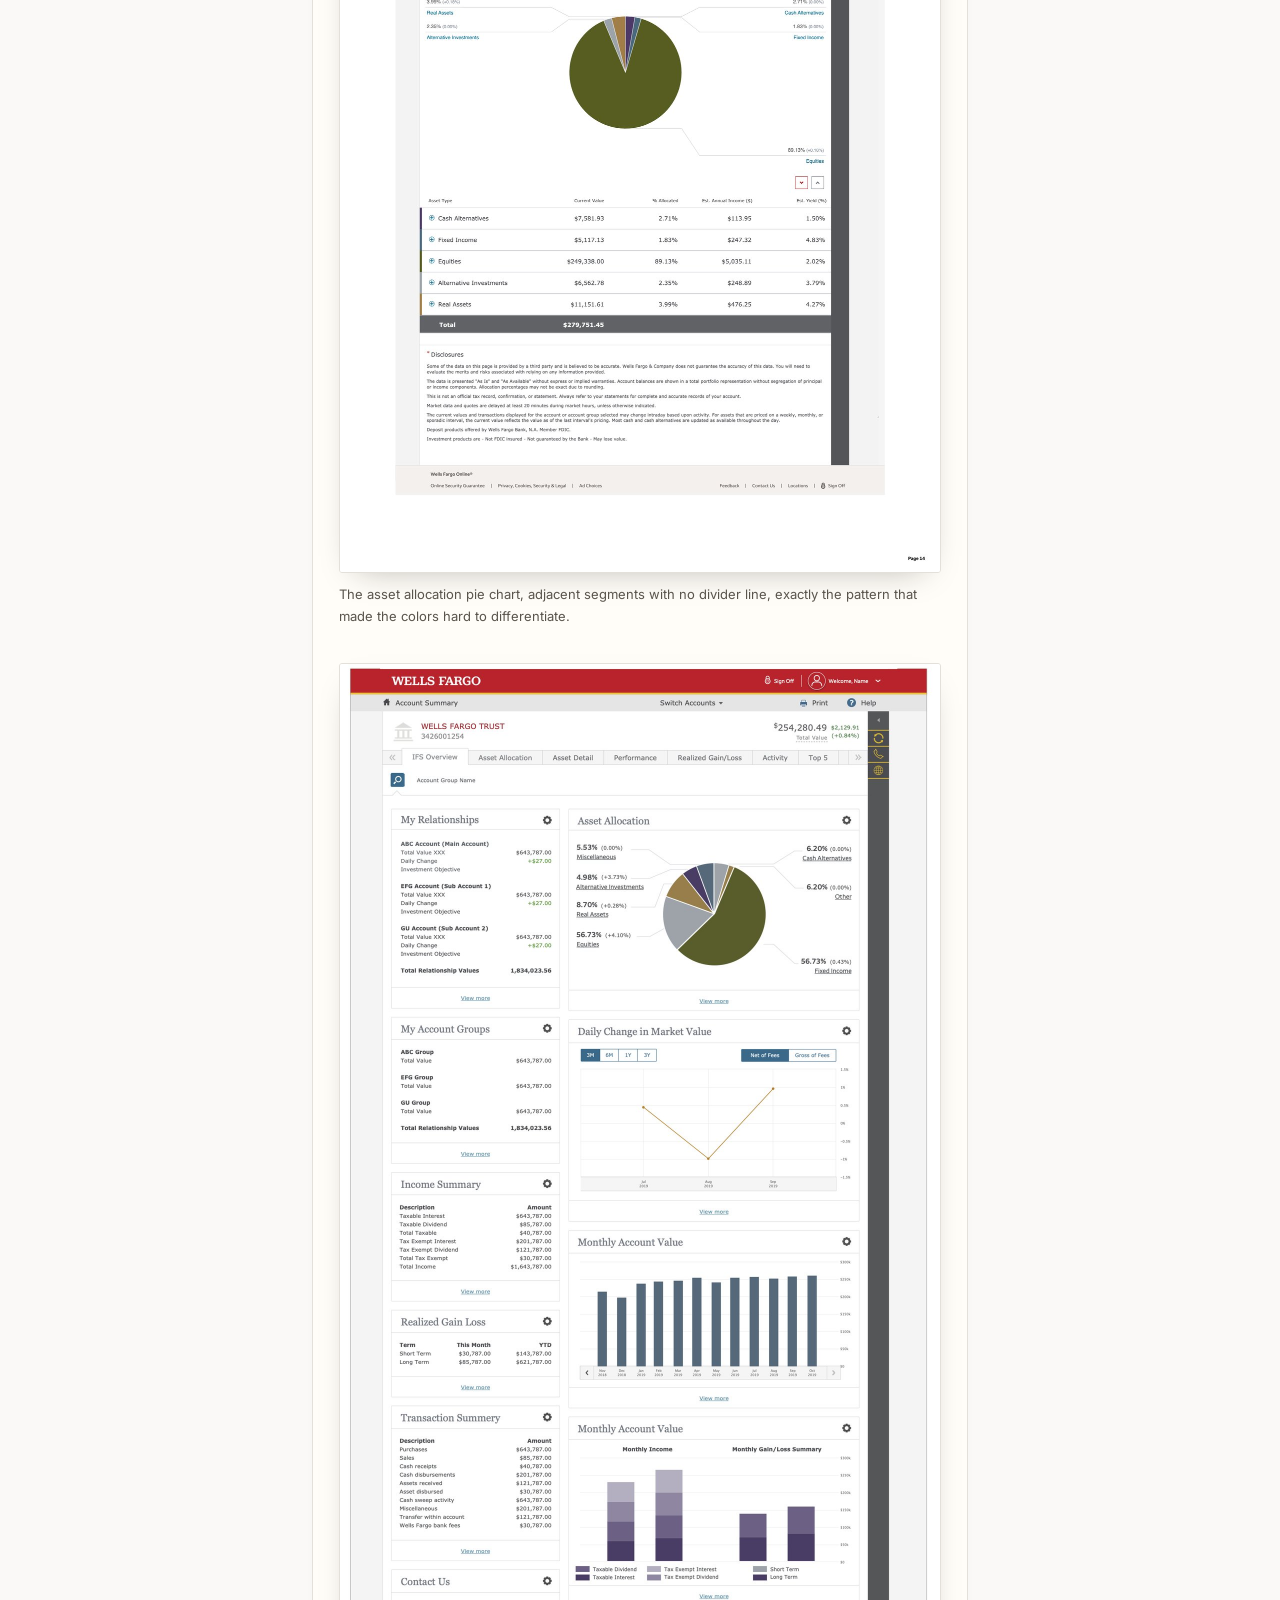
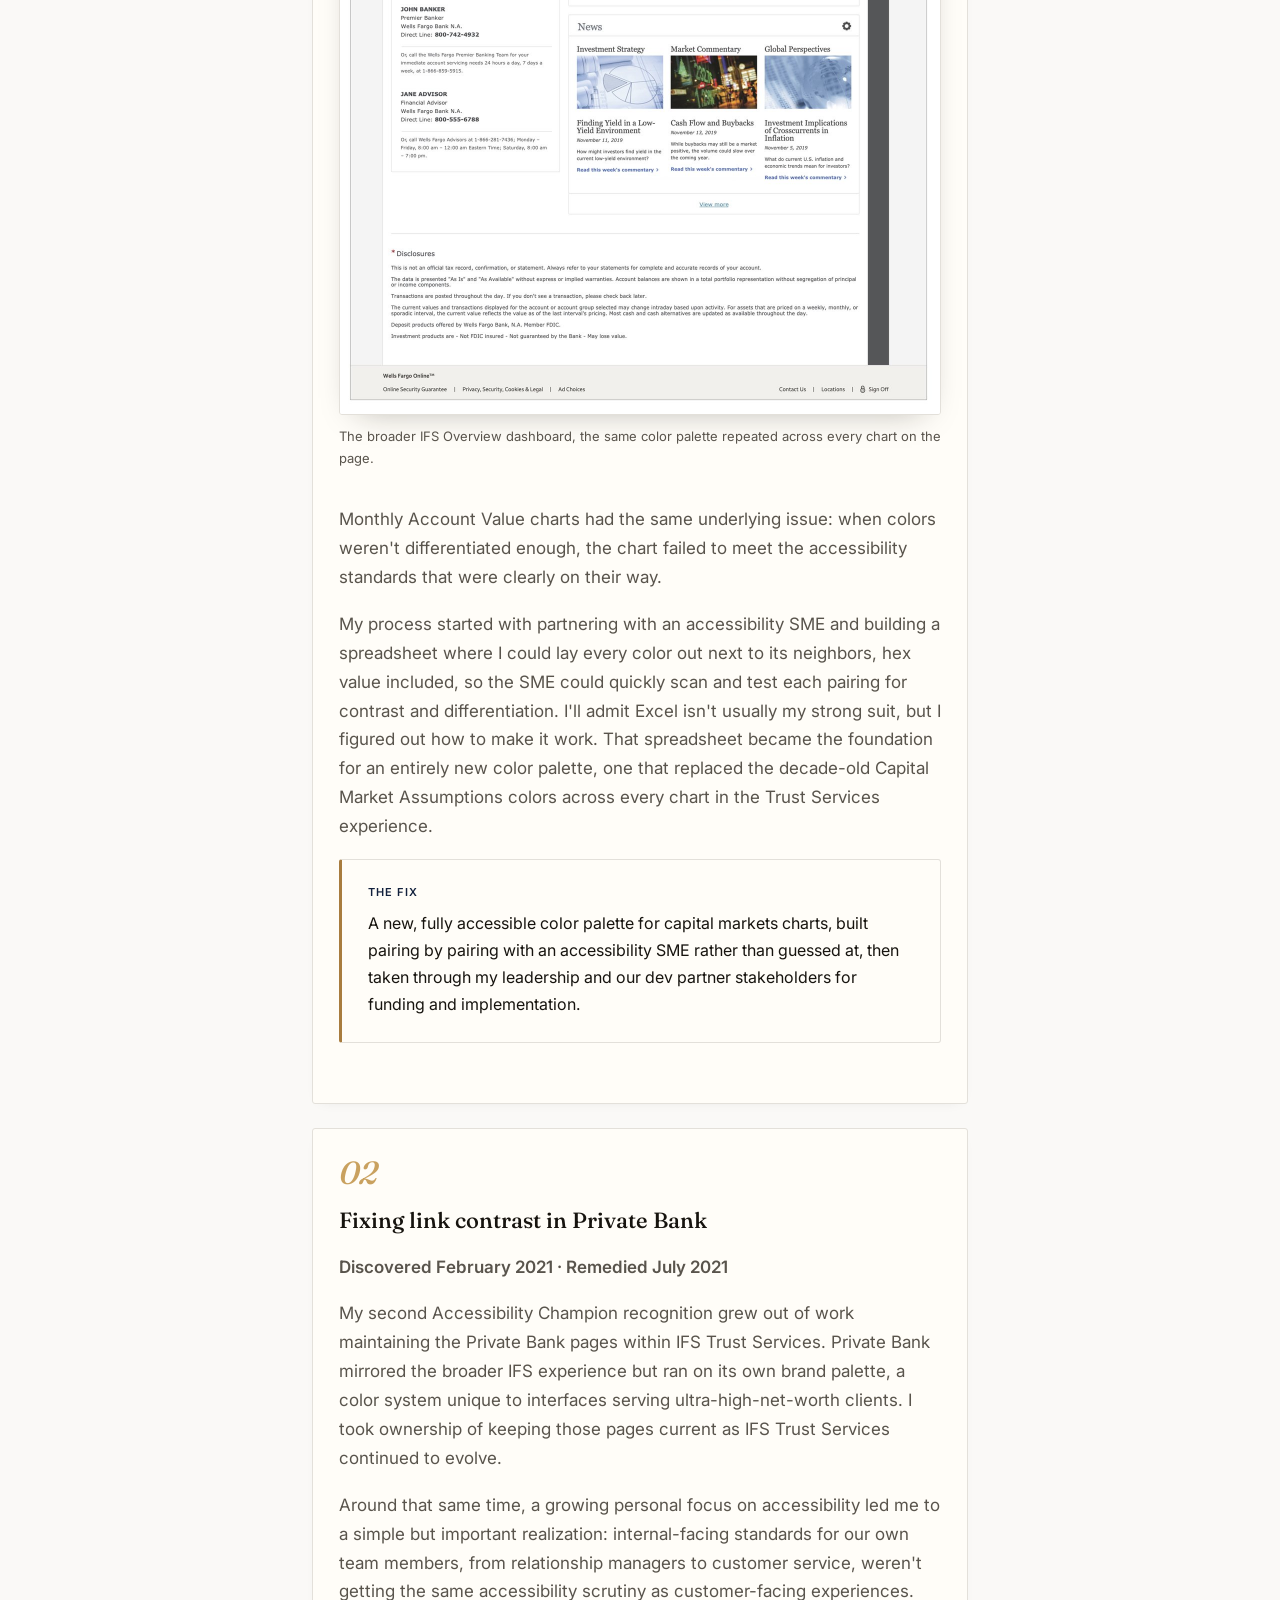
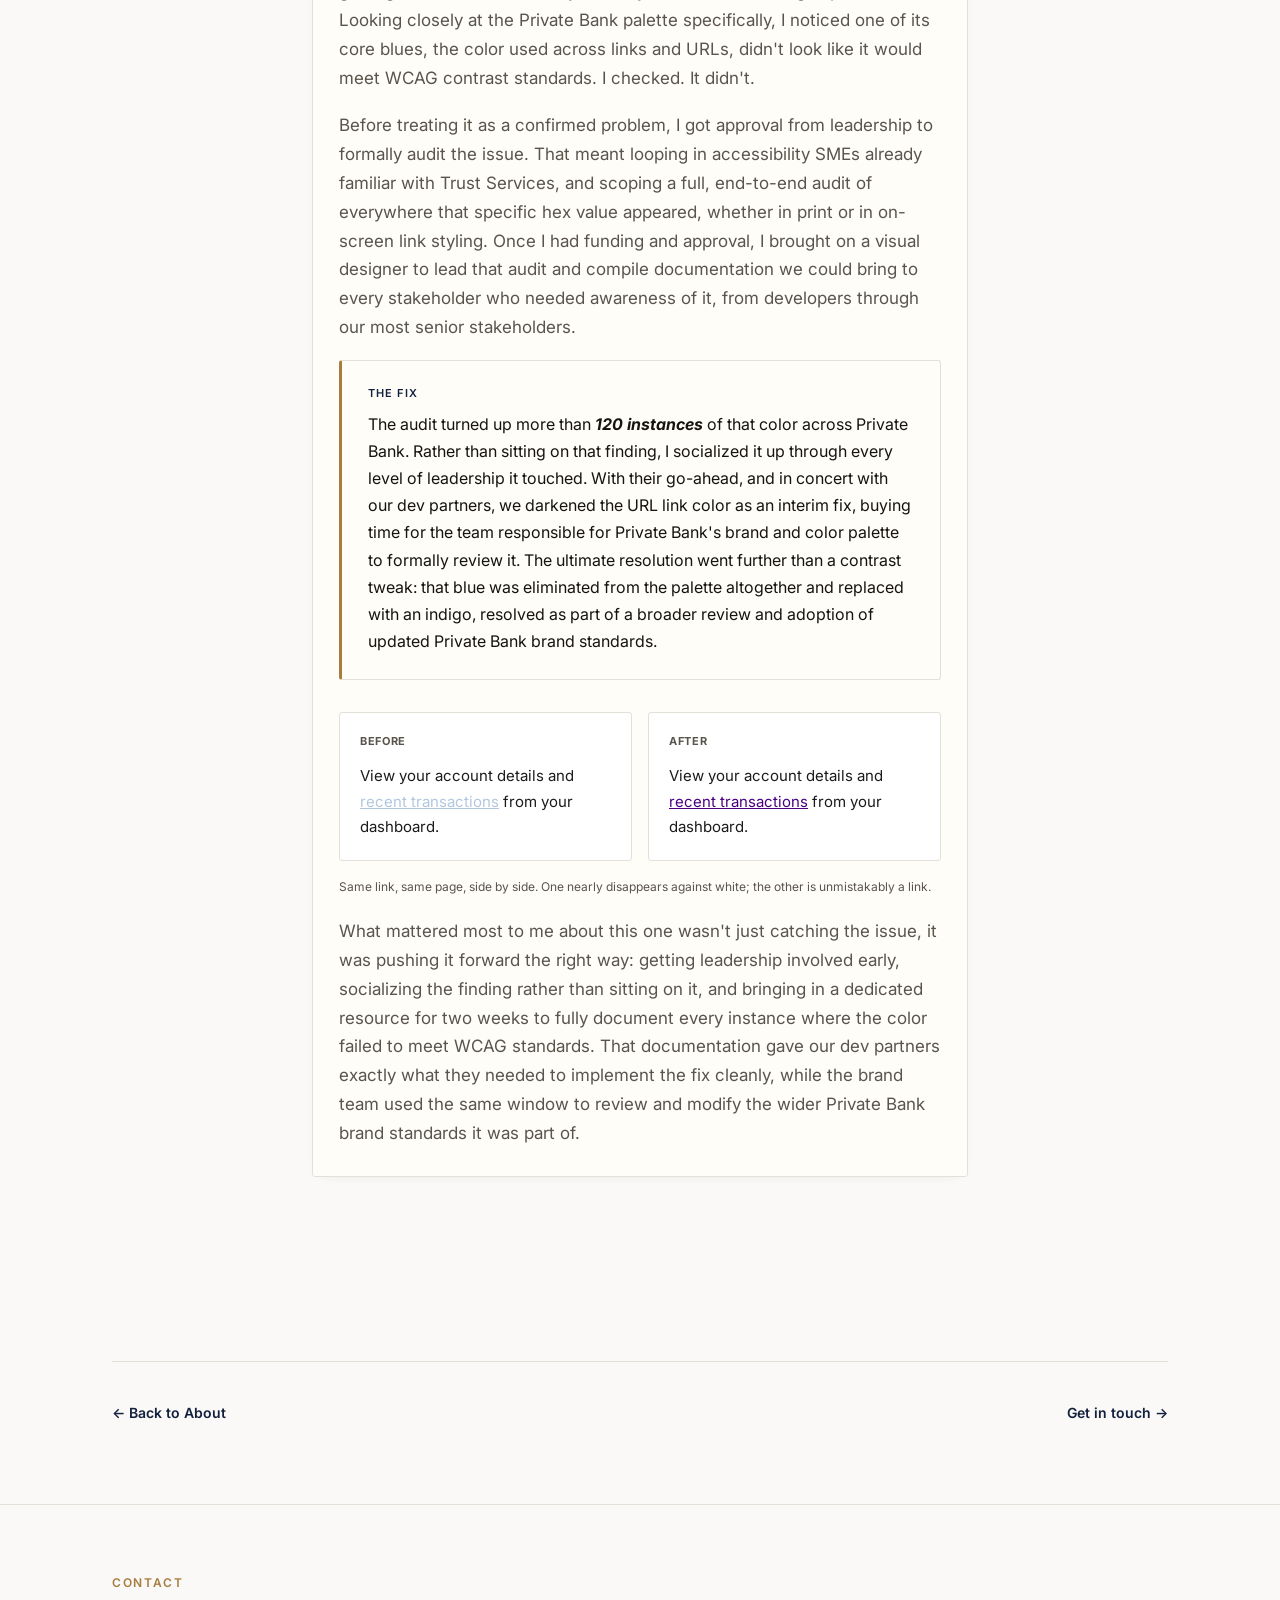
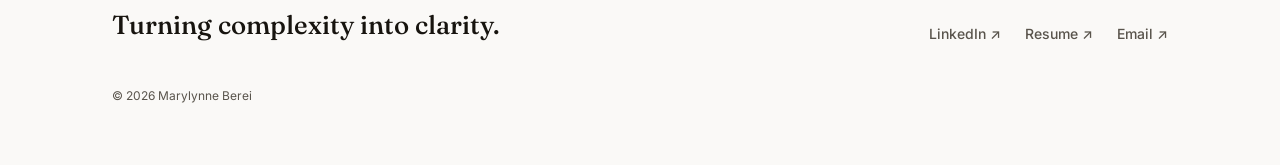
==== commit 3a71ae93: "Add files via upload" ====
--- a/accessibility-champion.html
+++ b/accessibility-champion.html
@@ -36,7 +36,7 @@
 
   <section style="padding-top:0;">
     <div class="wrap cs-body">
-      <p>Wells Fargo's Accessibility Champion recognition is awarded to employees who go beyond their day-to-day role to advance accessible, WCAG-compliant design practices across the organization. I was recognized with this distinction twice, for two different pieces of work described below.</p>
+      <p>Wells Fargo's Accessibility Champion recognition is awarded to employees who go beyond their day-to-day role to advance accessible, Web Content Accessibility Guidelines (WCAG)-compliant design practices across the organization. I was recognized with this distinction twice, for two different pieces of work described below.</p>
 
       <div class="pb-grid" style="margin-top:32px;">
         <div class="pb-block">
--- a/styles.css
+++ b/styles.css
@@ -8,15 +8,15 @@
 @import url('https://fonts.googleapis.com/css2?family=Fraunces:ital,opsz,wght@0,9..144,300;0,9..144,400;0,9..144,500;0,9..144,600;1,9..144,400;1,9..144,500&family=Inter:wght@400;500;600;700&display=swap');
 
 :root{
-  --paper: #FBF7EC;
-  --paper-deep: #F4EEDD;
+  --paper: #FAF9F7;
+  --paper-deep: #F0EEEA;
   --ink: #17140F;
   --ink-soft: #59544C;
   --brass: #A87C3F;
   --brass-light: #C9A15F;
   --teal: #12213D;
   --teal-light: #2C4267;
-  --hairline: #DCD3BF;
+  --hairline: #E3E0DA;
   --white: #FFFDF8;
 
   --font-display: 'Fraunces', serif;
@@ -72,7 +72,7 @@
   position: sticky;
   top: 0;
   z-index: 50;
-  background: rgba(251,247,236,0.92);
+  background: rgba(240,238,234,0.92);
   backdrop-filter: saturate(140%) blur(6px);
   border-bottom: 1px solid var(--hairline);
 }
@@ -337,12 +337,11 @@
 }
 
 .tag{
-  font-size: 11px;
-  font-weight: 600;
-  letter-spacing: 0.06em;
-  text-transform: uppercase;
-  color: var(--teal);
-  background: rgba(18,33,61,0.08);
+  font-size: 12px;
+  font-weight: 500;
+  letter-spacing: 0.01em;
+  color: rgba(18,33,61,0.68);
+  background: rgba(168,124,63,0.14);
   border-radius: 20px;
   padding: 5px 10px;
 }
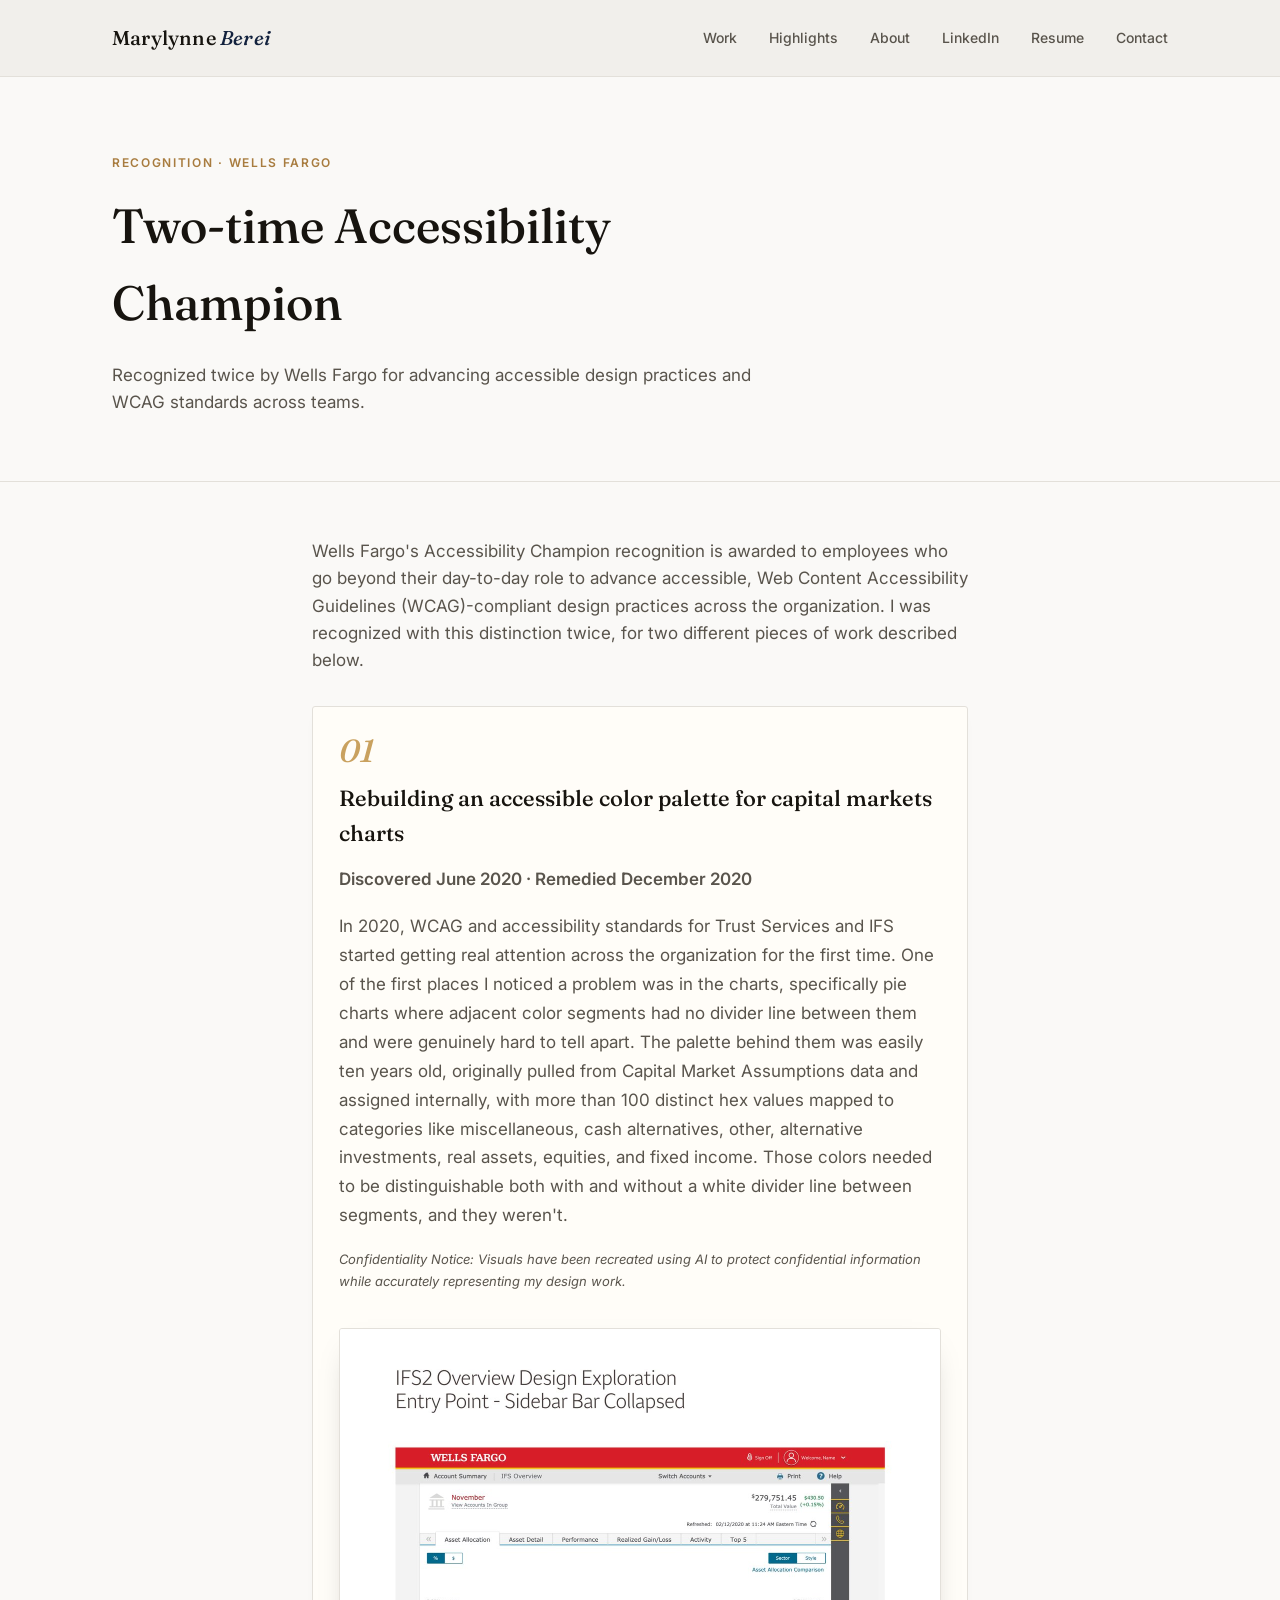
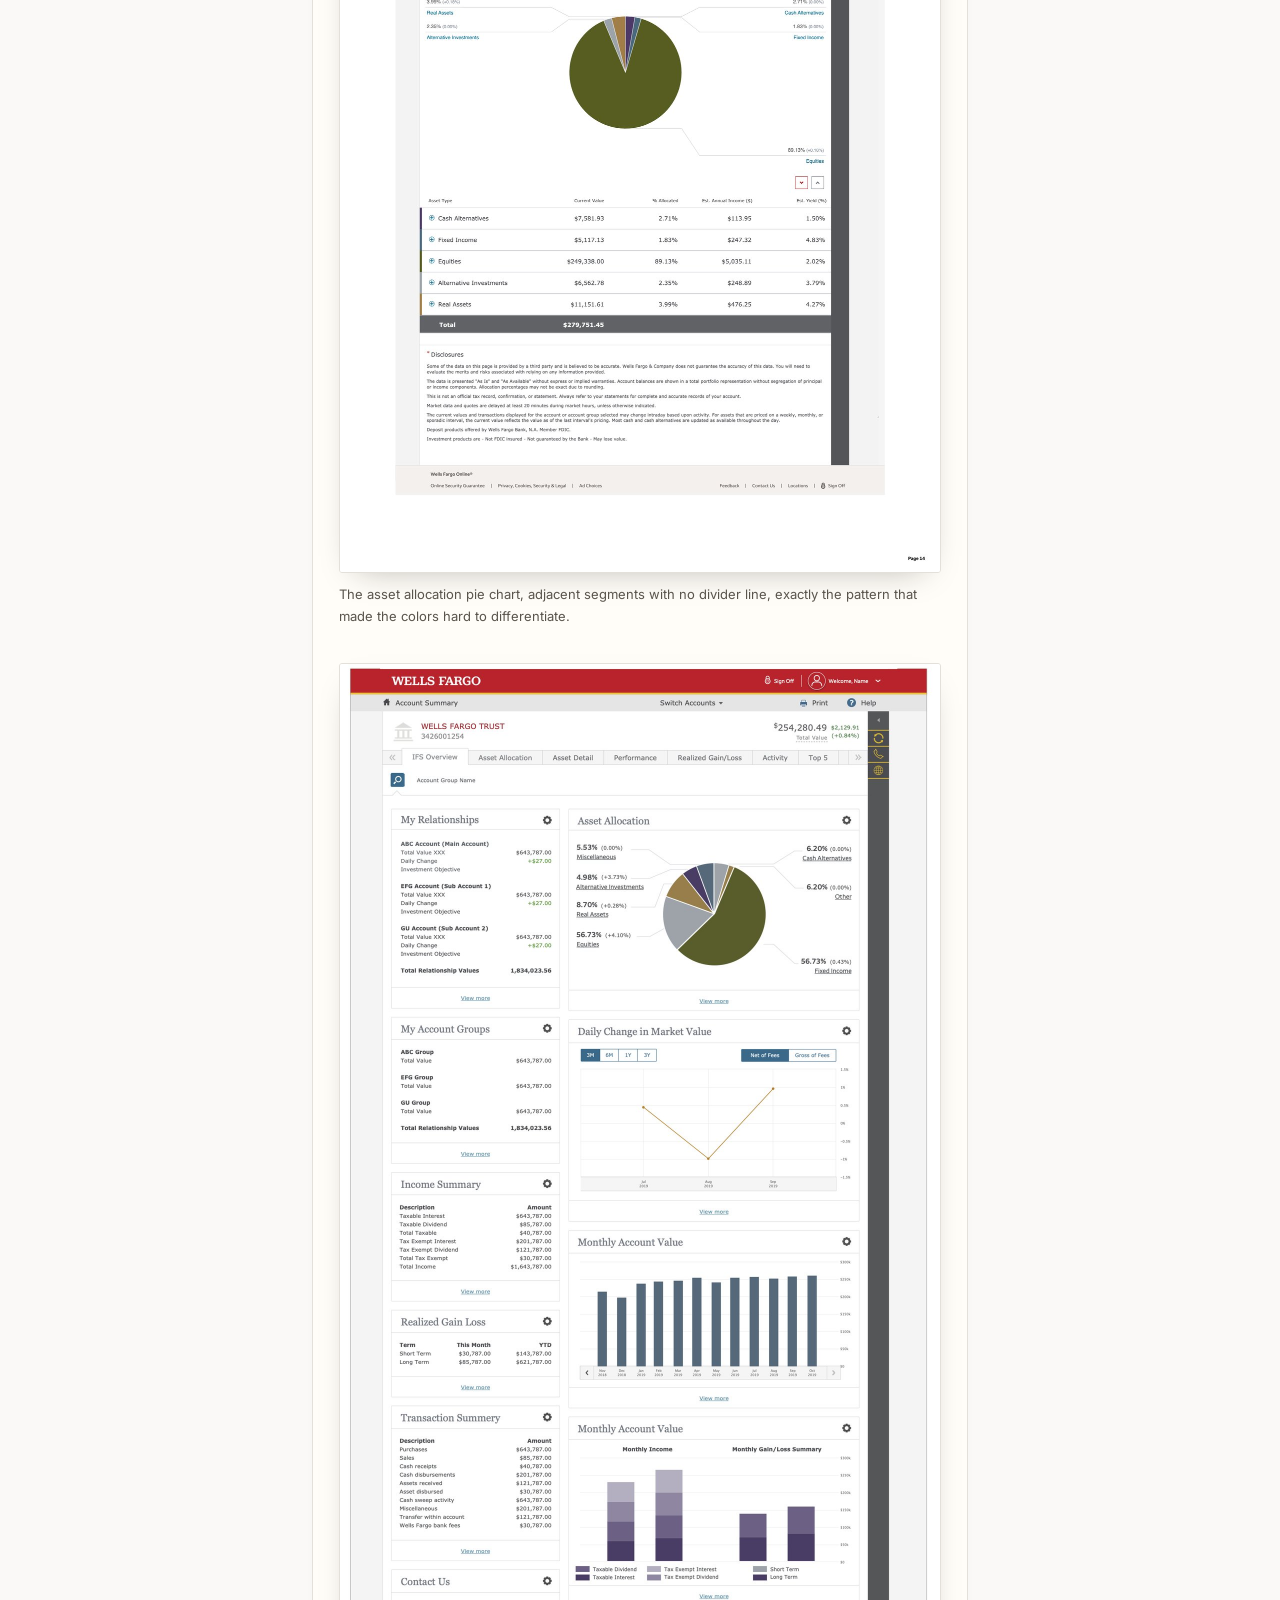
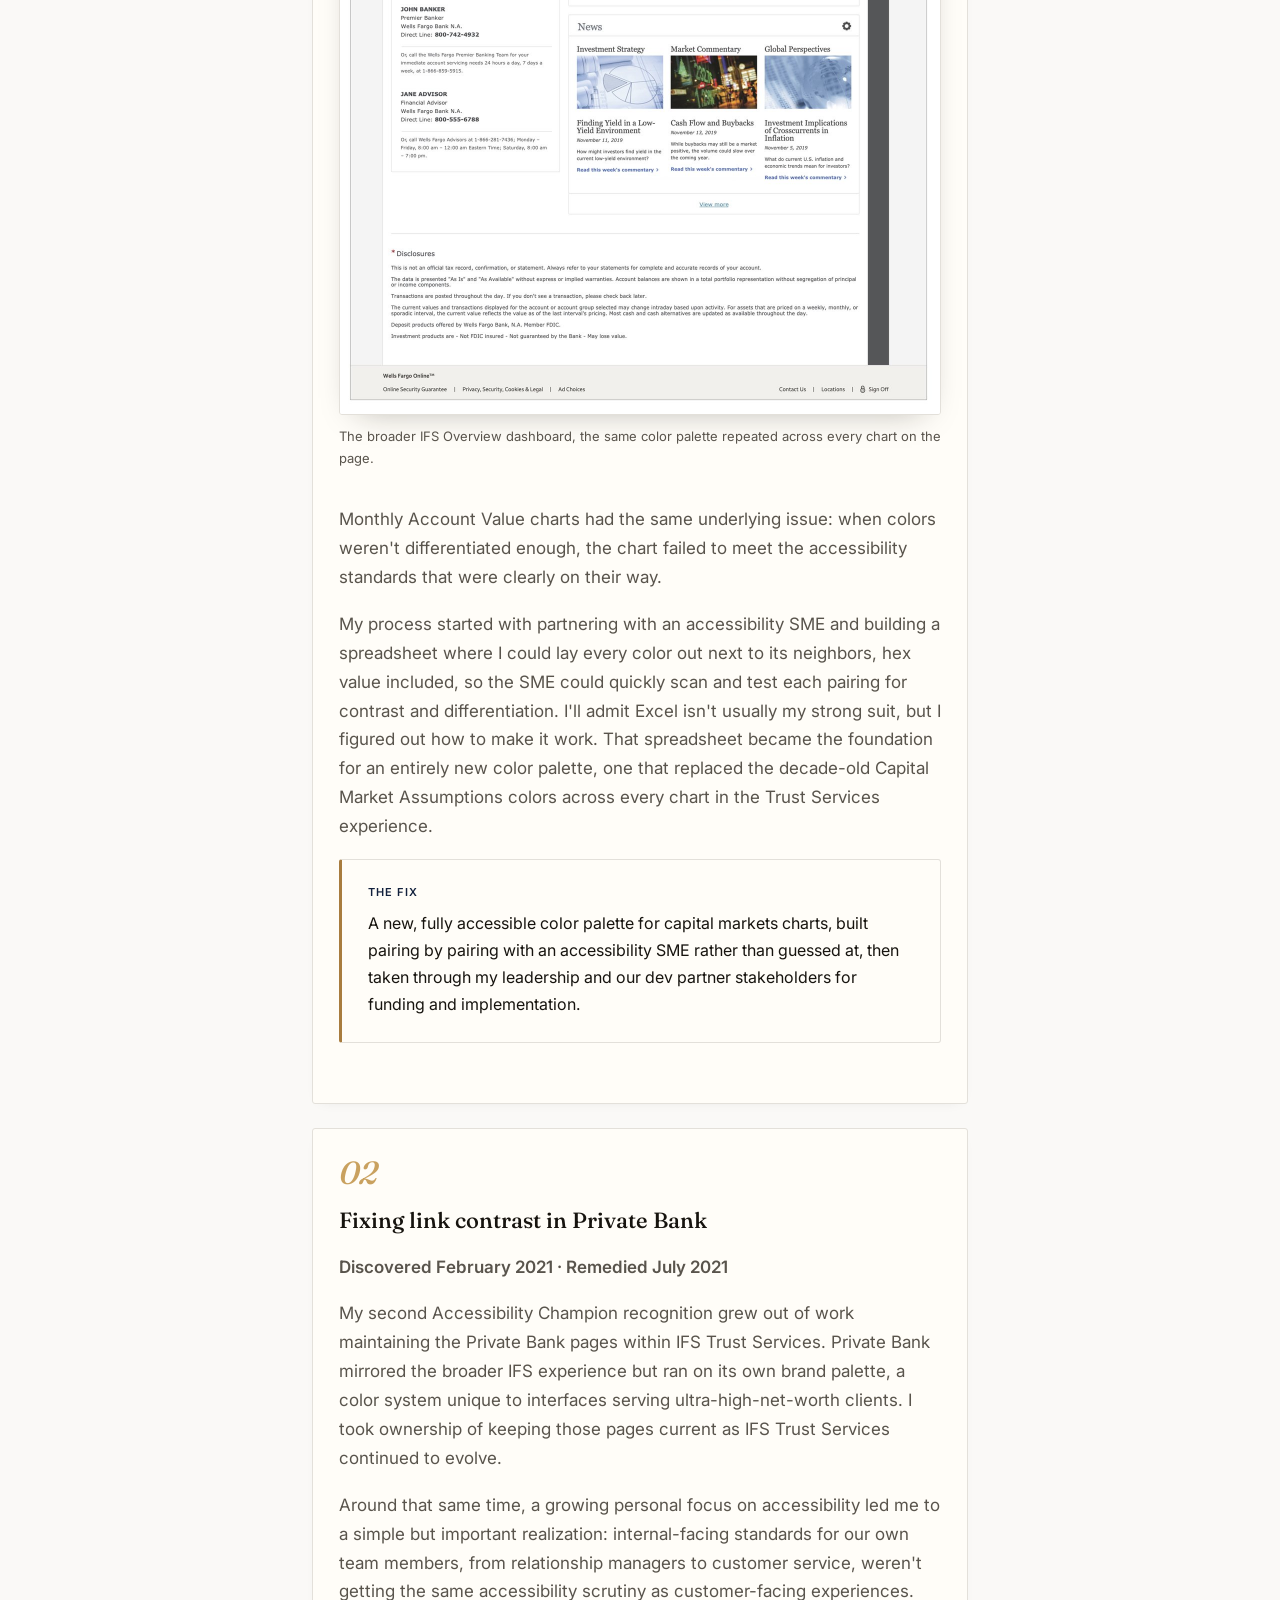
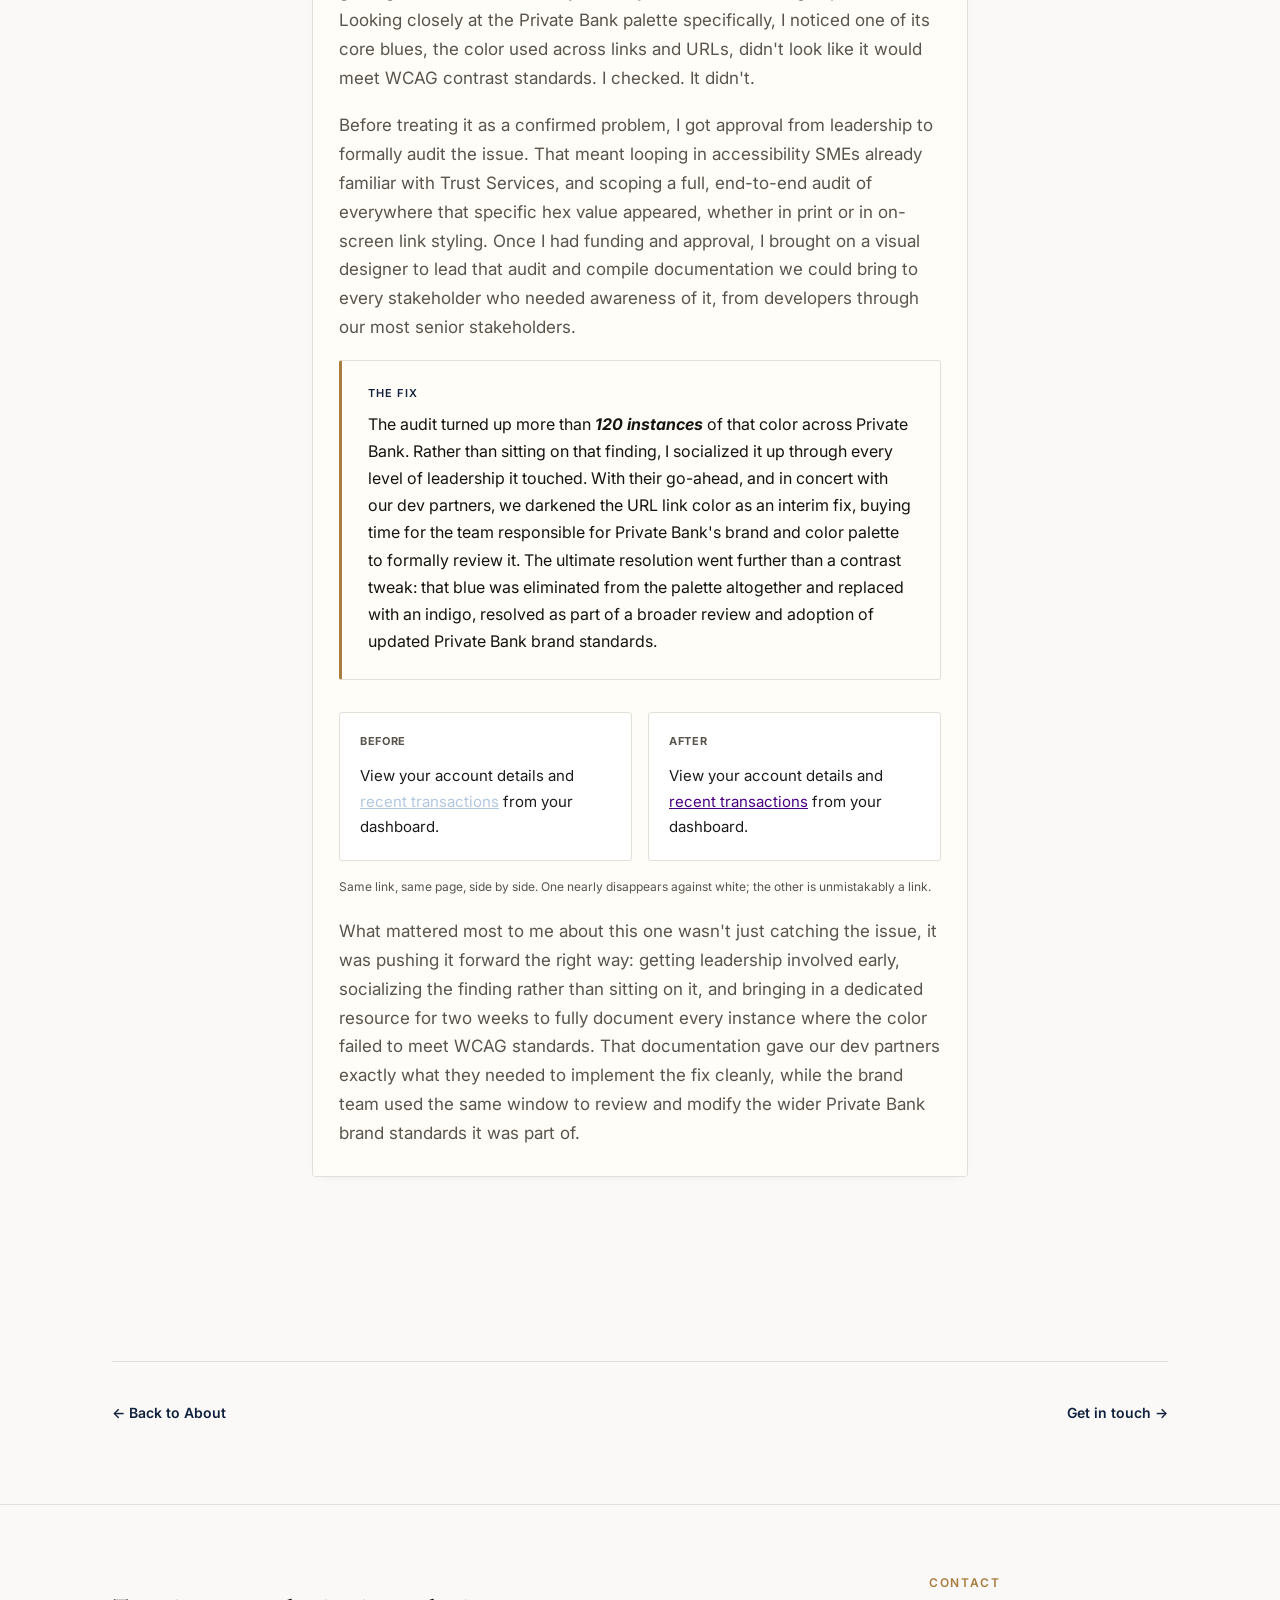
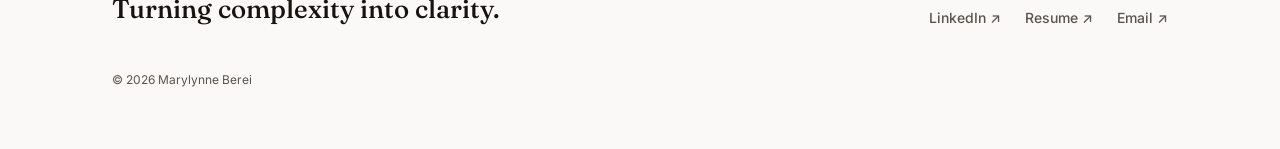
==== commit e2fd2a7f: "Add files via upload" ====
--- a/accessibility-champion.html
+++ b/accessibility-champion.html
@@ -111,14 +111,16 @@
   <div class="wrap">
     <div class="footer-grid">
       <div class="footer-cta">
-        <p class="eyebrow">Contact</p>
         <h3>Turning complexity into clarity.</h3>
       </div>
-      <ul class="footer-links">
-        <li><a href="https://www.linkedin.com/in/melberei26" target="_blank" rel="noopener">LinkedIn ↗</a></li>
-        <li><a href="Berei-Resume-2026.pdf" target="_blank" rel="noopener">Resume ↗</a></li>
-        <li><a href="mailto:melb122@gmail.com">Email ↗</a></li>
-      </ul>
+      <div>
+        <p class="eyebrow" style="margin-bottom:12px;">Contact</p>
+        <ul class="footer-links">
+          <li><a href="https://www.linkedin.com/in/melberei26" target="_blank" rel="noopener">LinkedIn ↗</a></li>
+          <li><a href="Berei-Resume-2026.pdf" target="_blank" rel="noopener">Resume ↗</a></li>
+          <li><a href="mailto:melb122@gmail.com">Email ↗</a></li>
+        </ul>
+      </div>
     </div>
     <p class="copyright">© 2026 Marylynne Berei</p>
   </div>
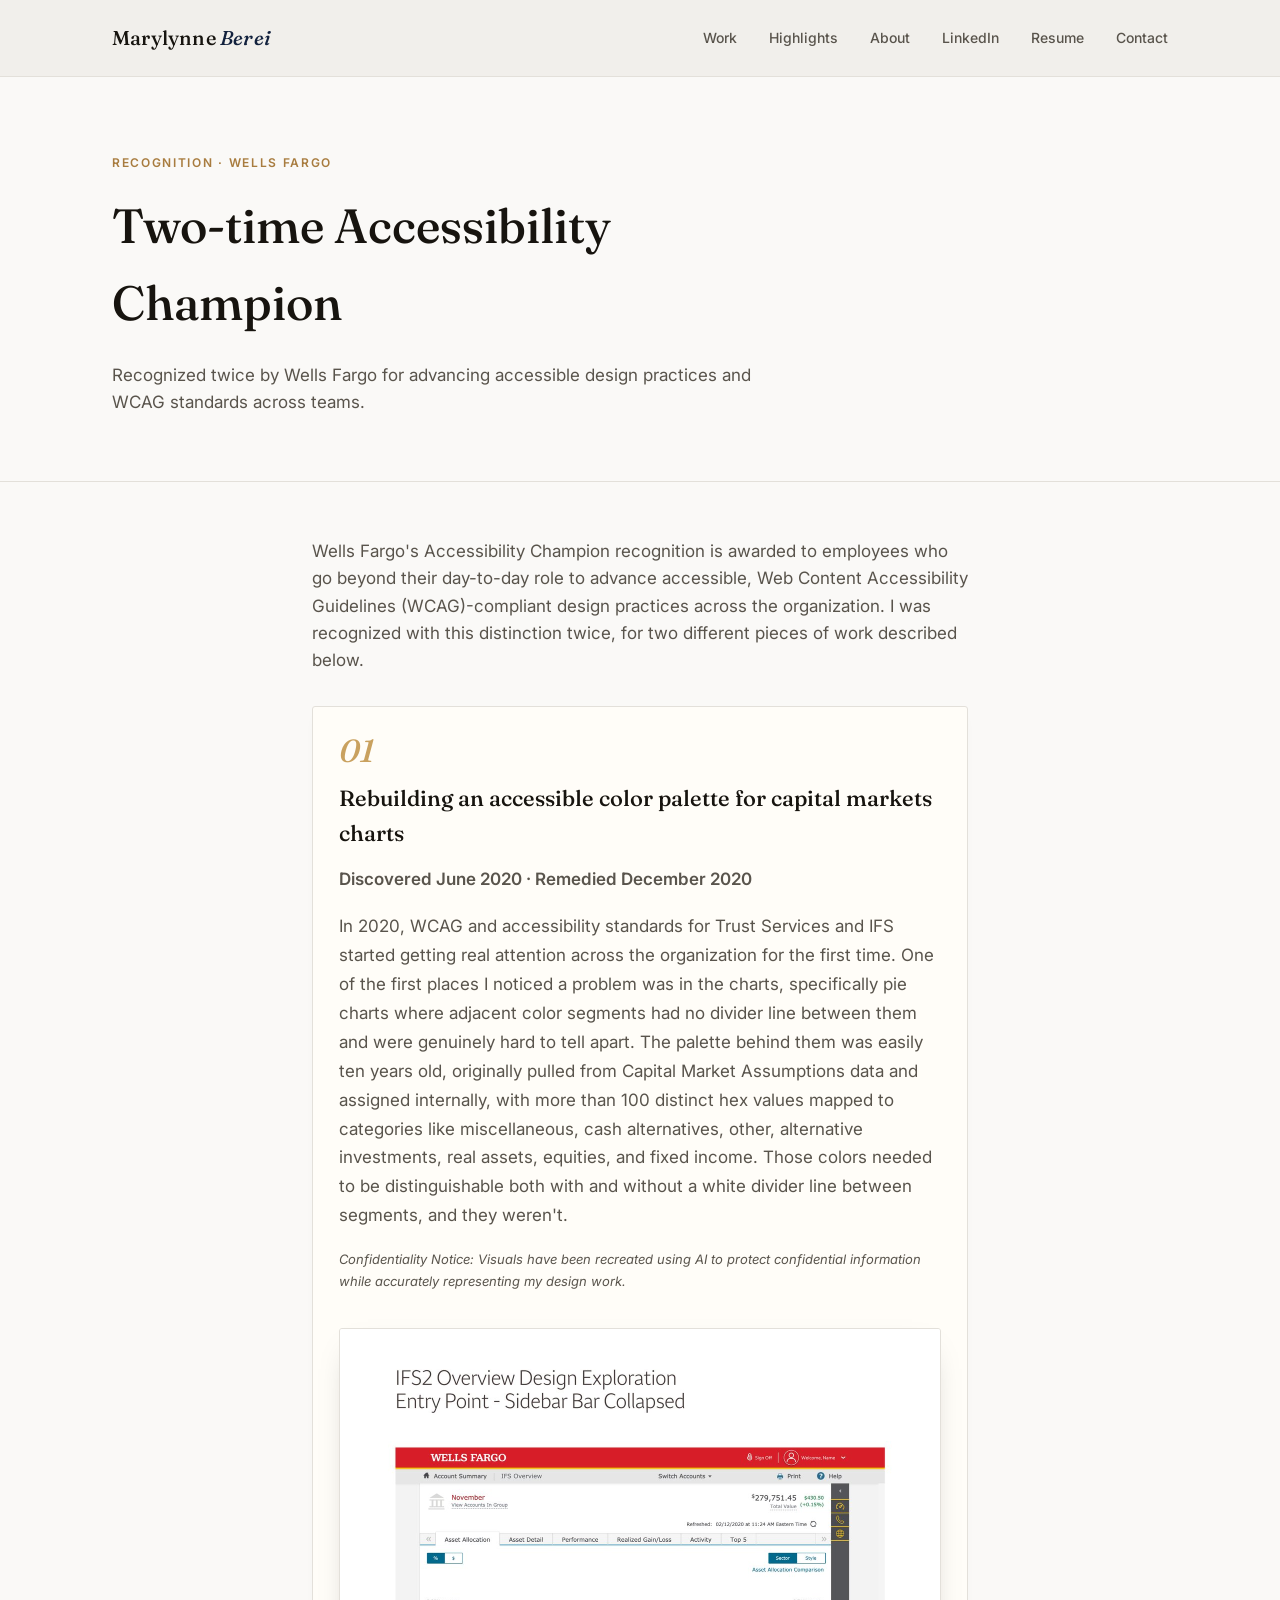
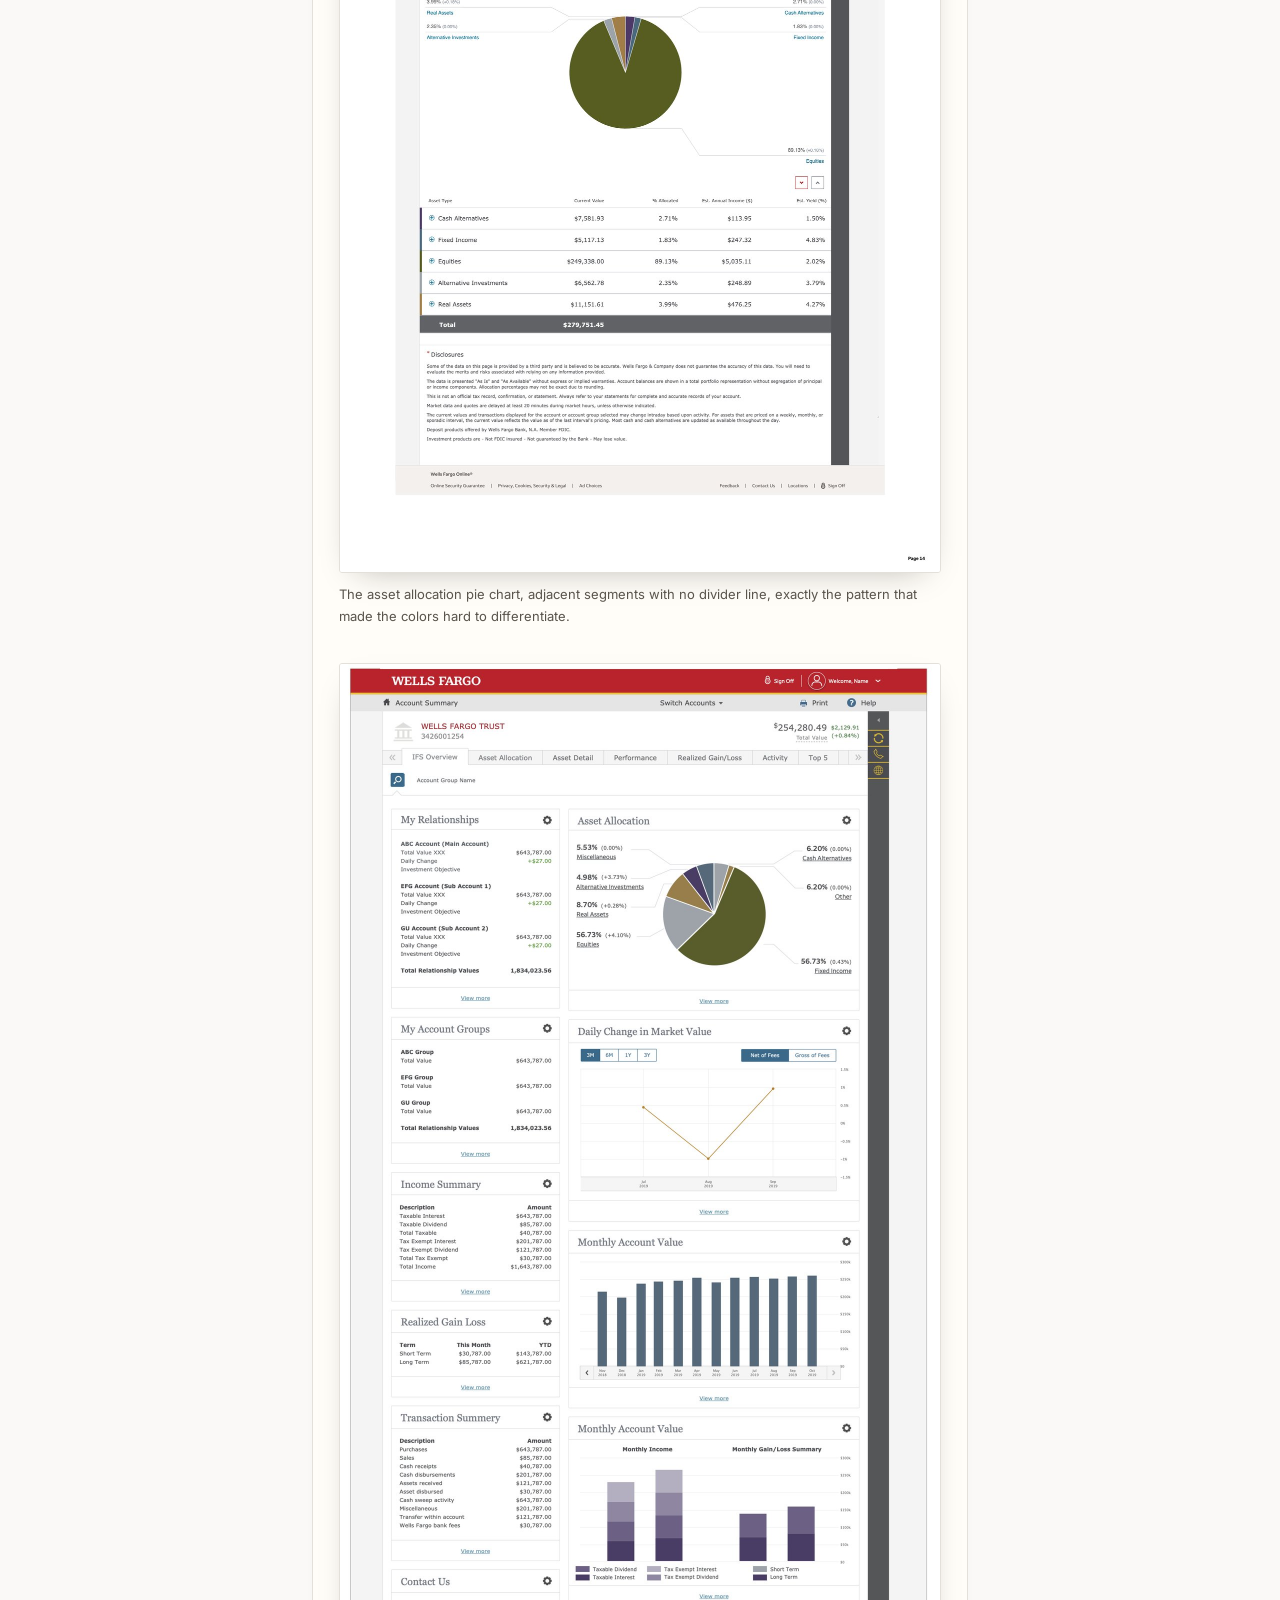
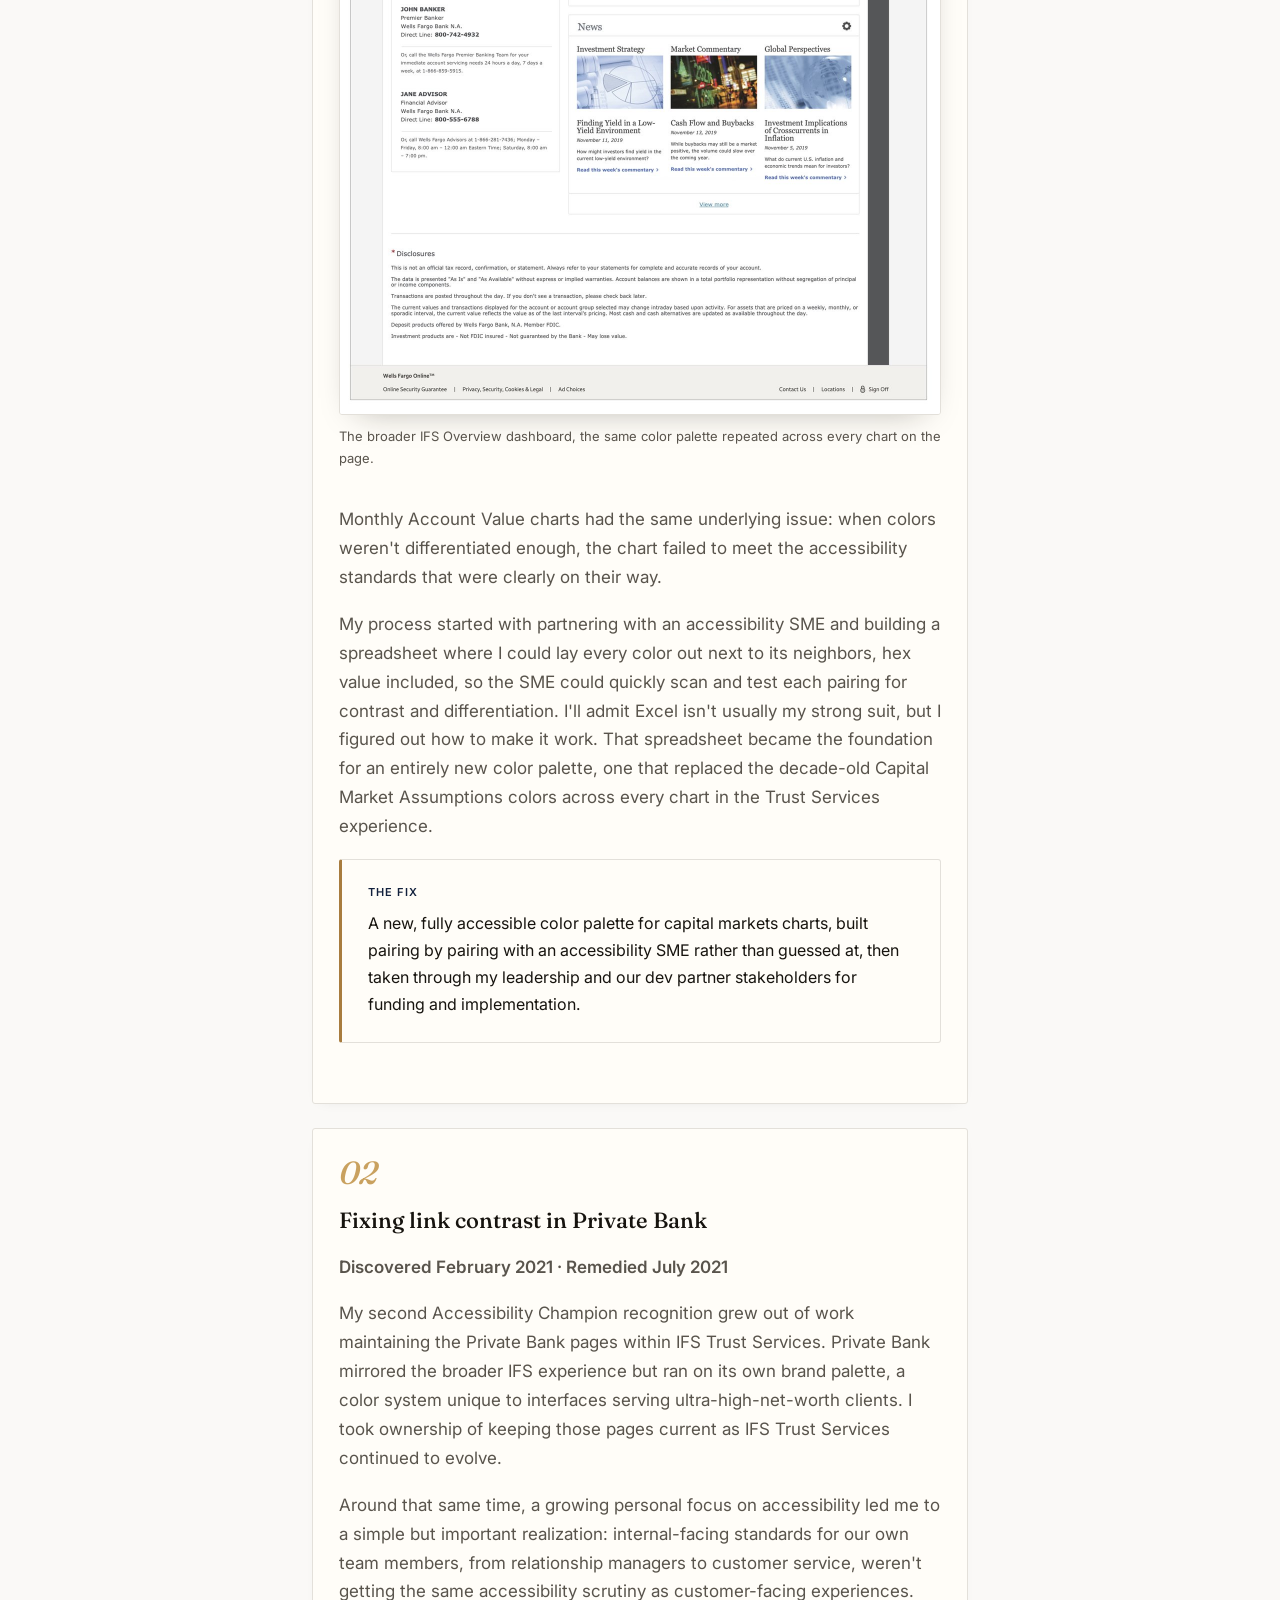
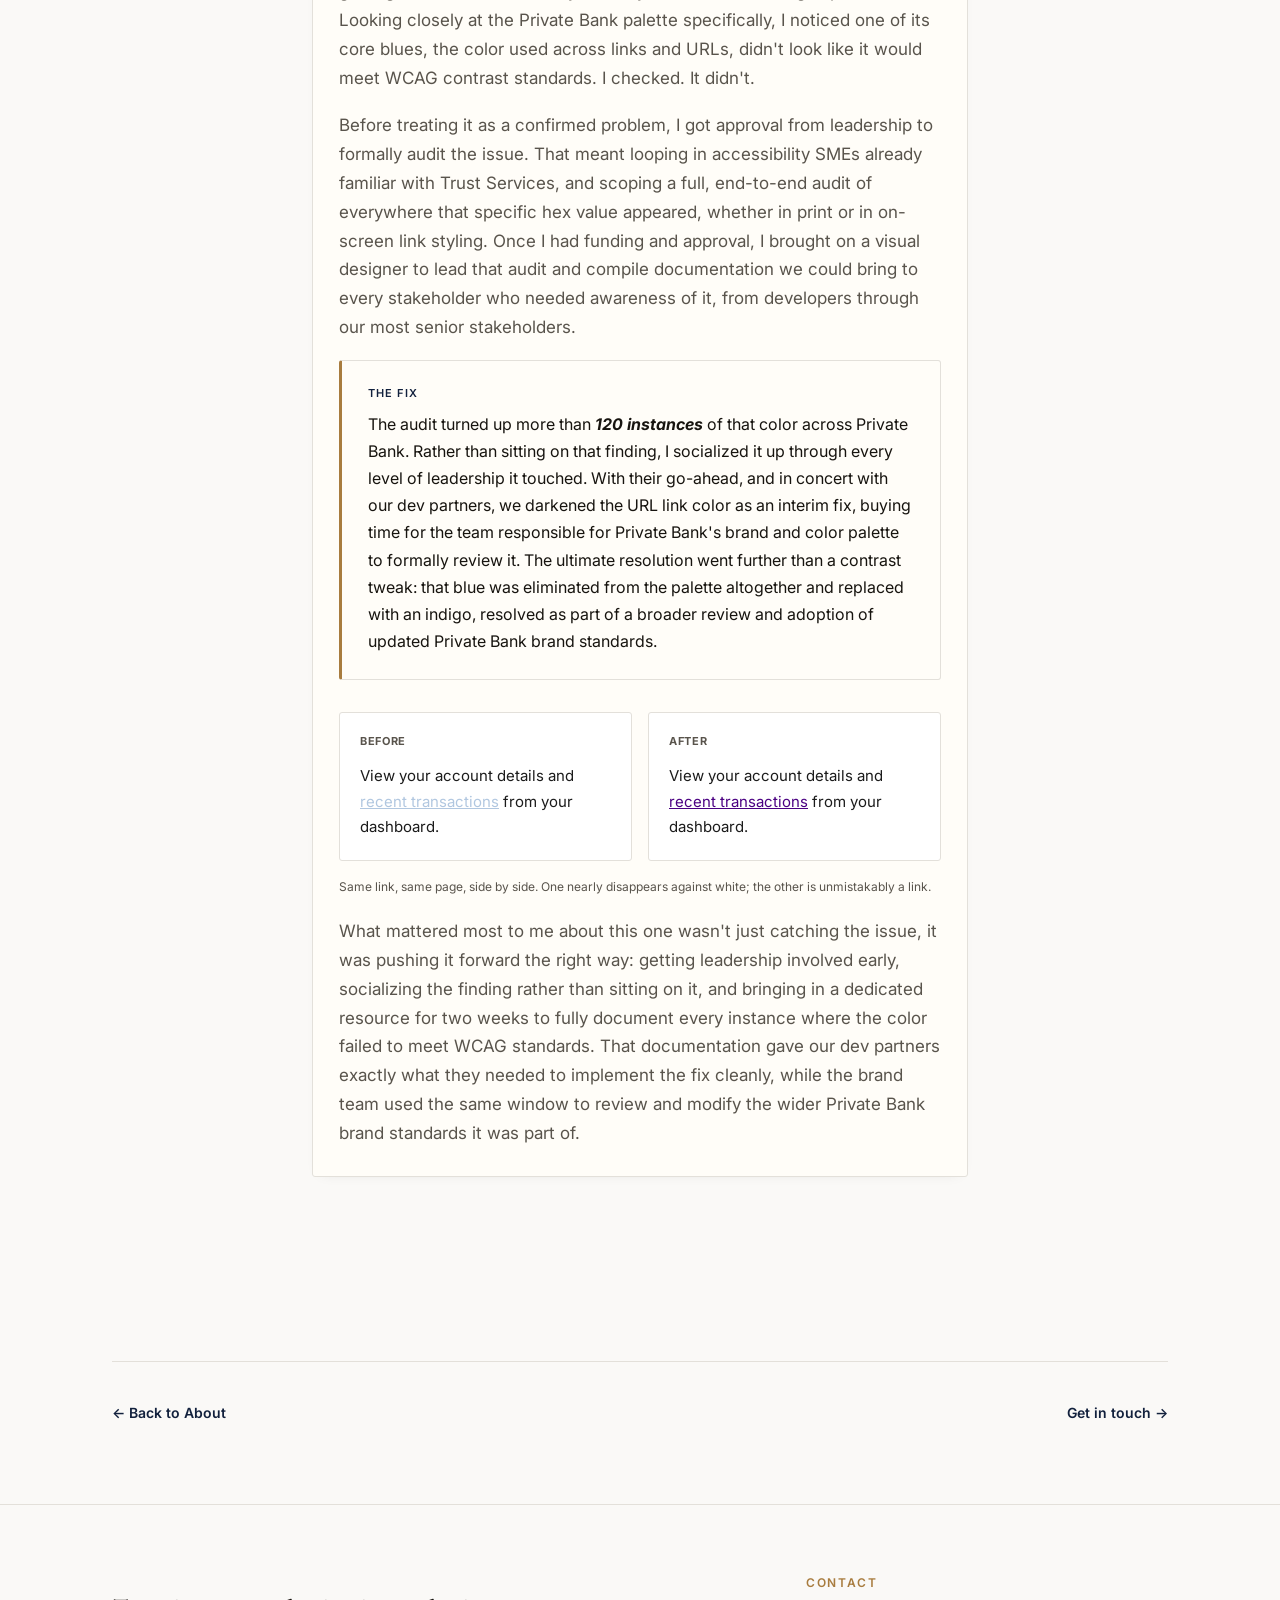
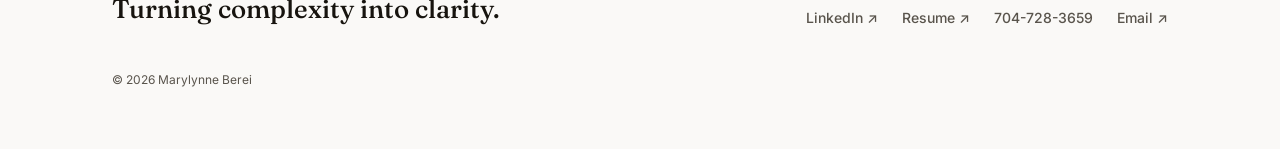
==== commit 6897e7d3: "Add files via upload" ====
--- a/accessibility-champion.html
+++ b/accessibility-champion.html
@@ -19,7 +19,7 @@
         <li><a href="index.html#about">About</a></li>
         <li><a href="https://www.linkedin.com/in/melberei26" target="_blank" rel="noopener">LinkedIn</a></li>
         <li><a href="Berei-Resume-2026.pdf" target="_blank" rel="noopener">Resume</a></li>
-        <li><a href="index.html#contact">Contact</a></li>
+        <li><a href="contact.html">Contact</a></li>
       </ul>
     </nav>
   </div>
@@ -118,6 +118,7 @@
         <ul class="footer-links">
           <li><a href="https://www.linkedin.com/in/melberei26" target="_blank" rel="noopener">LinkedIn ↗</a></li>
           <li><a href="Berei-Resume-2026.pdf" target="_blank" rel="noopener">Resume ↗</a></li>
+          <li><a href="tel:+17047283659">704-728-3659</a></li>
           <li><a href="mailto:melb122@gmail.com">Email ↗</a></li>
         </ul>
       </div>
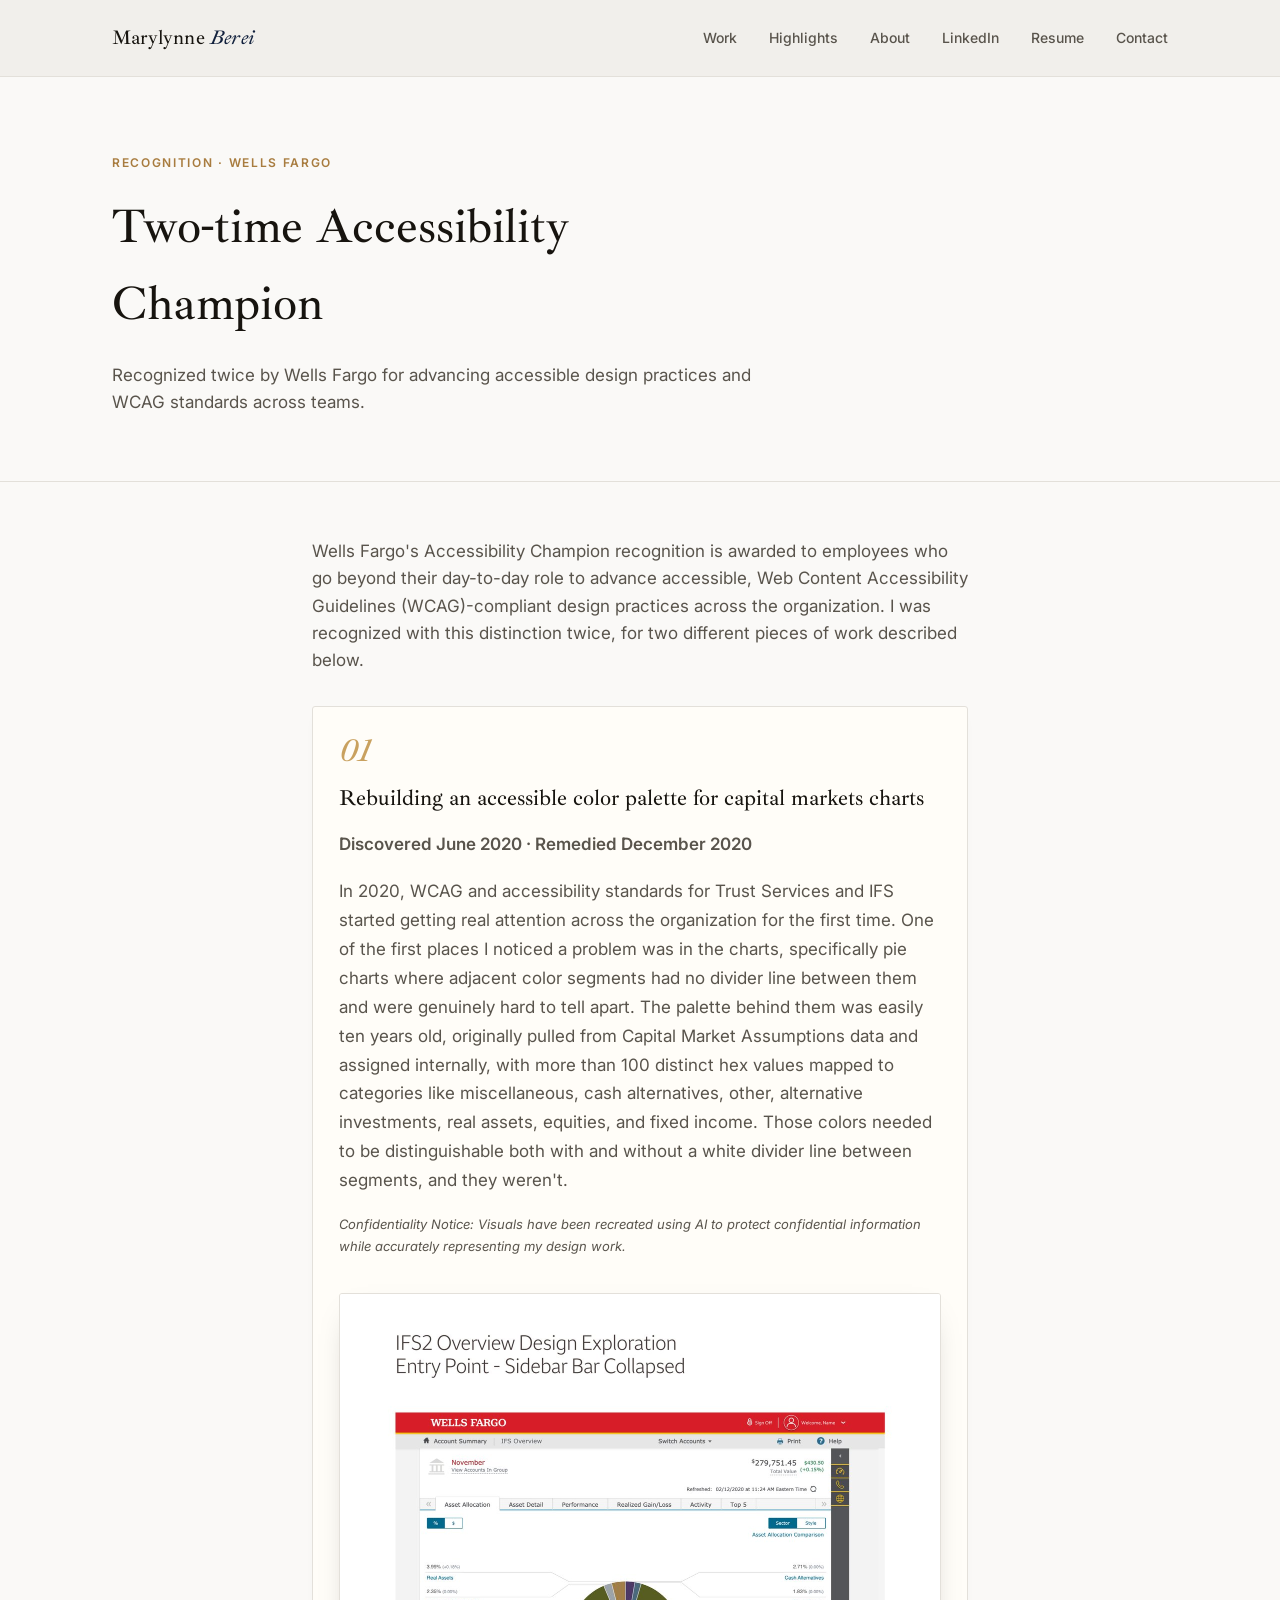
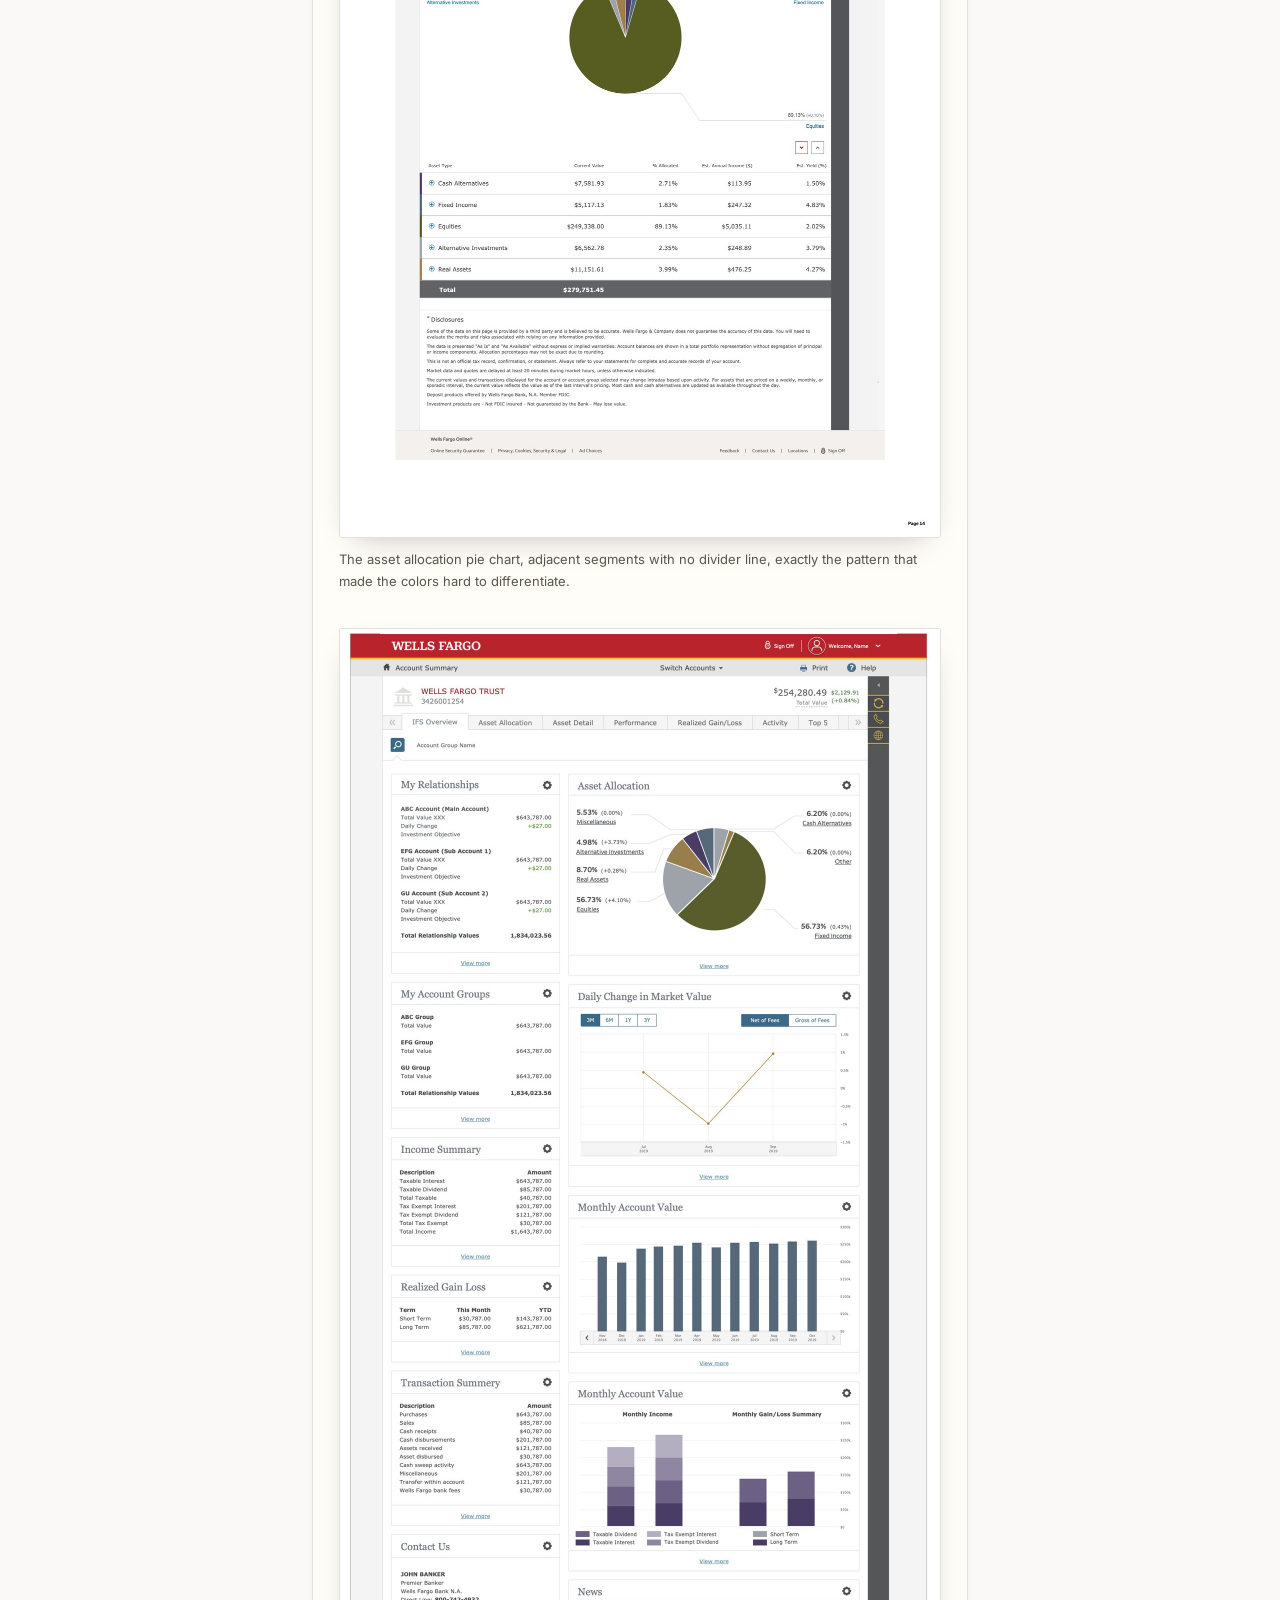
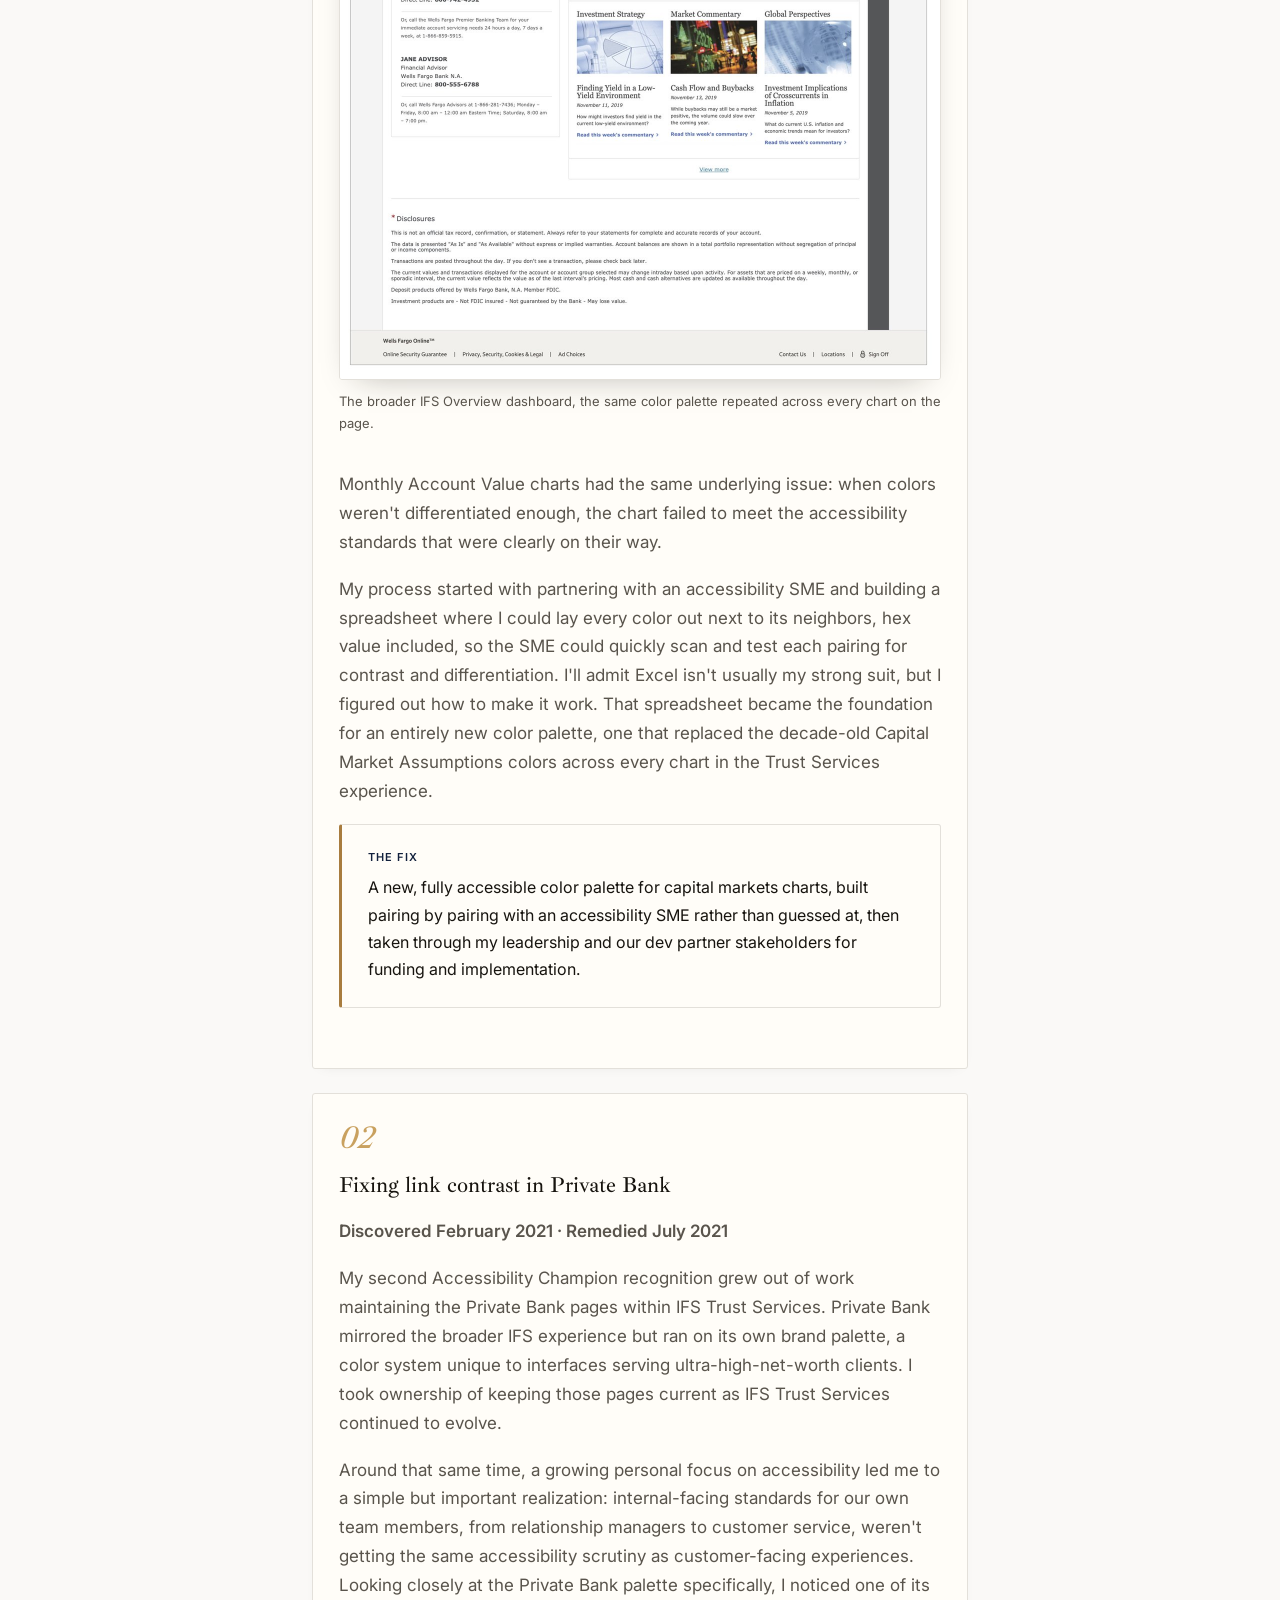
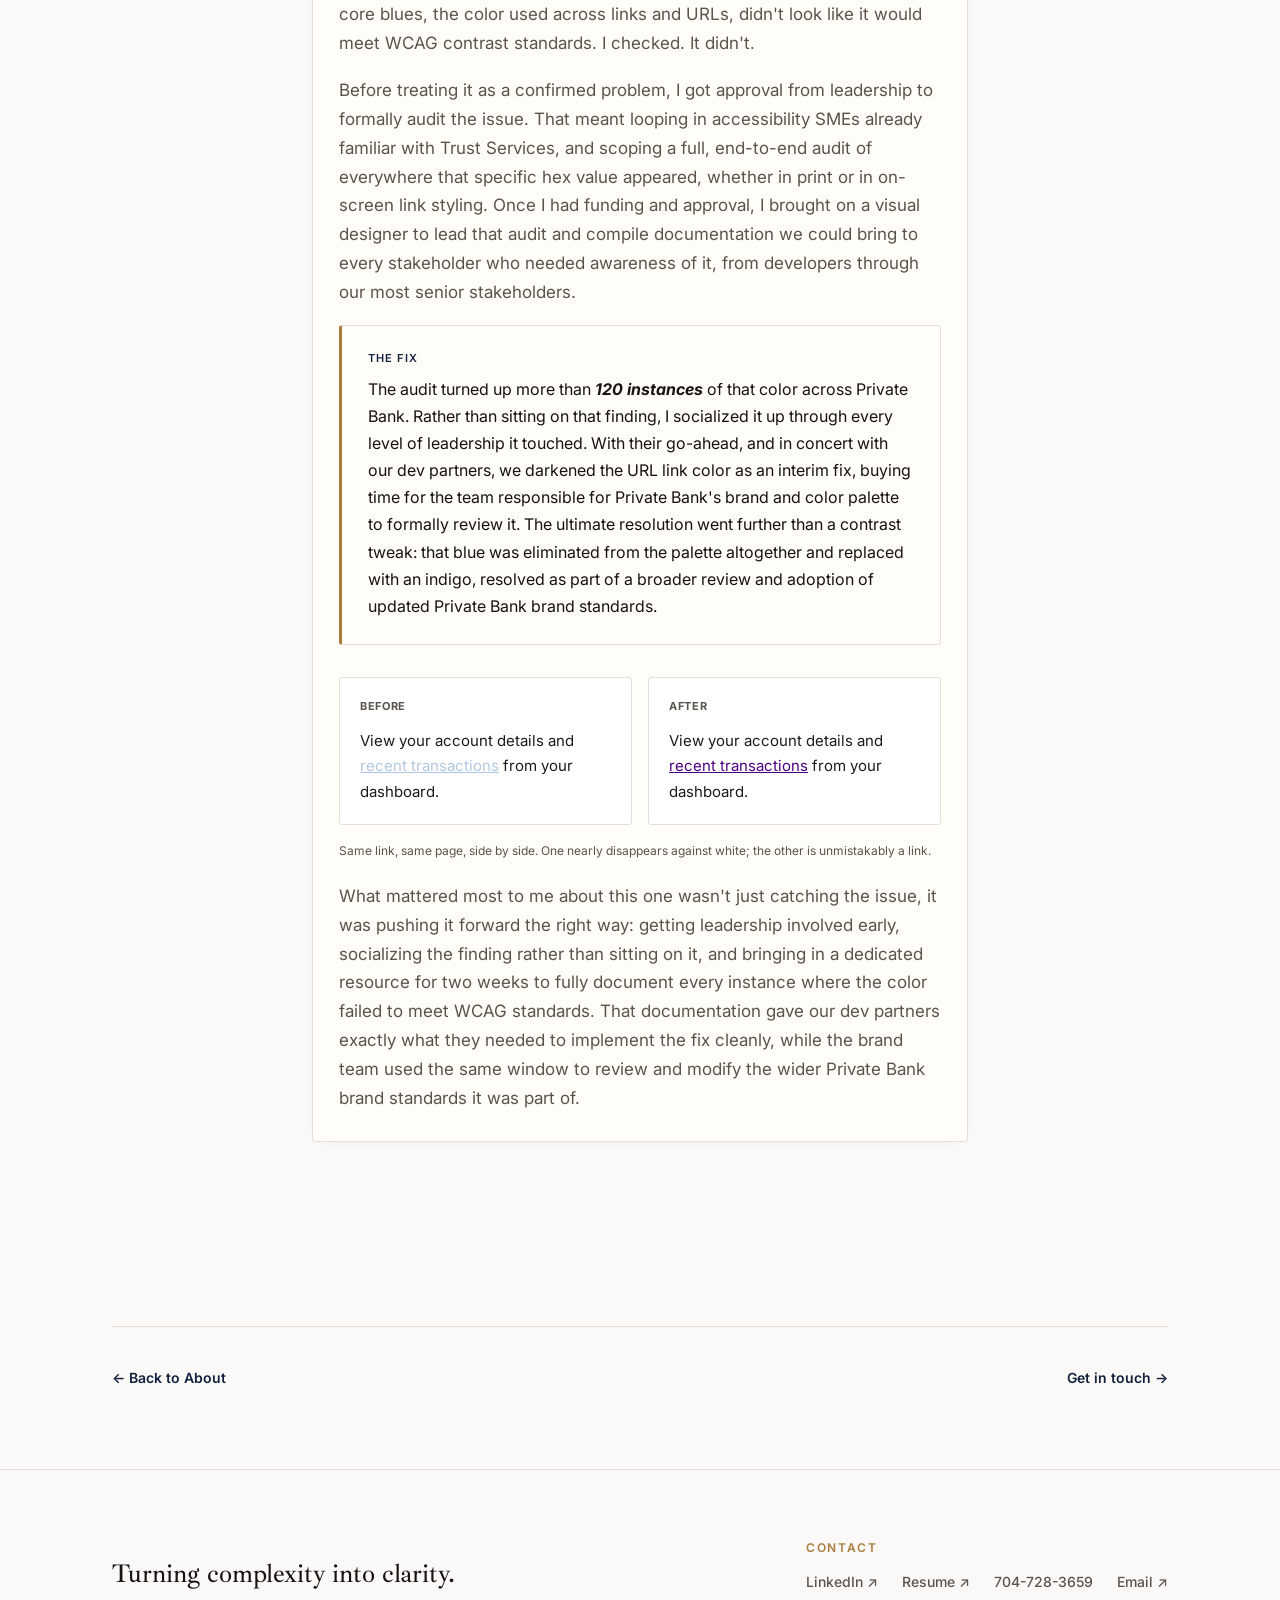
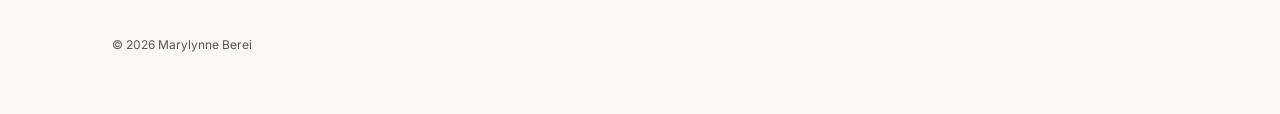
==== commit 11ea0d78: "Add files via upload" ====
--- a/accessibility-champion.html
+++ b/accessibility-champion.html
@@ -12,6 +12,9 @@
 <header class="site-header">
   <div class="wrap">
     <a class="brand" href="index.html">Marylynne <span>Berei</span></a>
+    <button class="nav-toggle" id="navToggle" aria-label="Toggle menu" aria-expanded="false">
+      <span></span><span></span><span></span>
+    </button>
     <nav>
       <ul class="nav">
         <li><a href="index.html#work">Work</a></li>
@@ -127,5 +130,13 @@
   </div>
 </footer>
 
+<script>
+  document.getElementById('navToggle').addEventListener('click', function() {
+    var nav = document.querySelector('.nav');
+    var isOpen = nav.classList.toggle('nav-open');
+    this.classList.toggle('open', isOpen);
+    this.setAttribute('aria-expanded', isOpen);
+  });
+</script>
 </body>
 </html>
--- a/styles.css
+++ b/styles.css
@@ -2,10 +2,10 @@
    Marylynne Berei — Portfolio
    Palette: paper #F4EFE4, ink #2B2620, brass #A87C3F,
             brass-light #C9A15F, teal #1F5C57, teal-light #3D7A73
-   Type: Fraunces (display) + Inter (body/utility)
+   Type: Ibarra Real Nova (display) + Inter (body/utility)
    =========================================================== */
 
-@import url('https://fonts.googleapis.com/css2?family=Fraunces:ital,opsz,wght@0,9..144,300;0,9..144,400;0,9..144,500;0,9..144,600;1,9..144,400;1,9..144,500&family=Inter:wght@400;500;600;700&display=swap');
+@import url('https://fonts.googleapis.com/css2?family=Ibarra+Real+Nova:ital,wght@0,400;0,500;0,600;0,700;1,400;1,500&family=Inter:ital,wght@0,400;0,500;0,600;0,700;1,400&display=swap');
 
 :root{
   --paper: #FAF9F7;
@@ -19,7 +19,7 @@
   --hairline: #E3E0DA;
   --white: #FFFDF8;
 
-  --font-display: 'Fraunces', serif;
+  --font-display: 'Ibarra Real Nova', serif;
   --font-body: 'Inter', -apple-system, BlinkMacSystemFont, sans-serif;
 
   --radius: 3px;
@@ -117,10 +117,61 @@
   border-bottom-color: var(--brass);
 }
 
-.nav-toggle{ display: none; }
+.nav-toggle{
+  display: none;
+  flex-direction: column;
+  justify-content: center;
+  gap: 5px;
+  width: 32px;
+  height: 32px;
+  background: none;
+  border: none;
+  cursor: pointer;
+  padding: 0;
+}
+
+.nav-toggle span{
+  display: block;
+  height: 2px;
+  width: 100%;
+  background: var(--ink);
+  border-radius: 2px;
+  transition: transform .2s ease, opacity .2s ease;
+}
+
+.nav-toggle.open span:nth-child(1){ transform: translateY(7px) rotate(45deg); }
+.nav-toggle.open span:nth-child(2){ opacity: 0; }
+.nav-toggle.open span:nth-child(3){ transform: translateY(-7px) rotate(-45deg); }
 
 @media (max-width: 760px){
-  .nav{ display: none; }
+  .nav-toggle{ display: flex; }
+
+  .nav{
+    display: none;
+    position: absolute;
+    top: 76px;
+    left: 0;
+    right: 0;
+    flex-direction: column;
+    gap: 0;
+    background: var(--paper);
+    padding: 8px 32px 20px;
+    border-bottom: 1px solid var(--hairline);
+    box-shadow: 0 16px 32px -16px rgba(23,20,15,0.2);
+  }
+
+  .nav.nav-open{ display: flex; }
+
+  .nav li{ width: 100%; }
+
+  .nav a{
+    display: block;
+    padding: 15px 0;
+    border-bottom: 1px solid var(--hairline);
+    font-size: 15px;
+  }
+
+  .nav li:last-child a{ border-bottom: none; }
 }
 
 /* -------------------- Hero -------------------- */
@@ -391,7 +442,7 @@
   border-left: 2px solid var(--brass-light);
   font-family: var(--font-display);
   font-style: italic;
-  font-size: 20px;
+  font-size: 16px;
   line-height: 1.5;
   color: var(--white);
 }
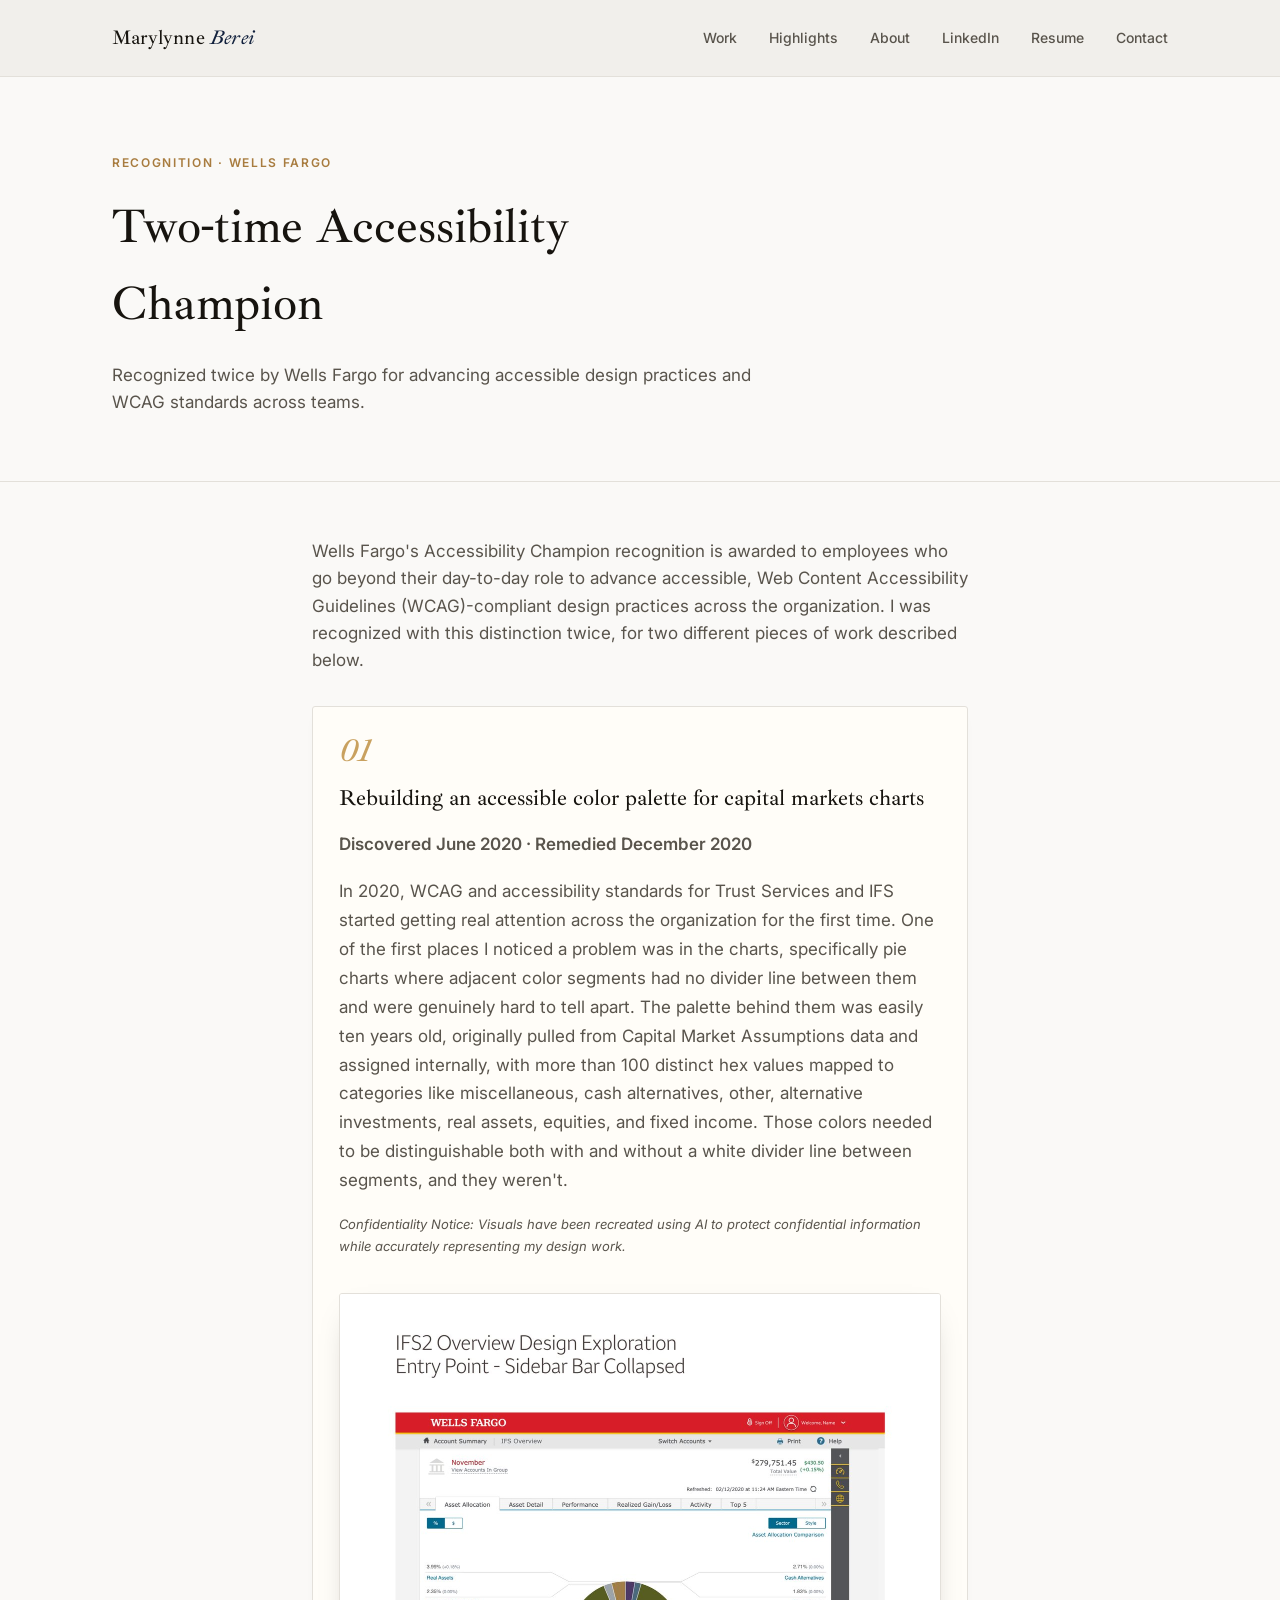
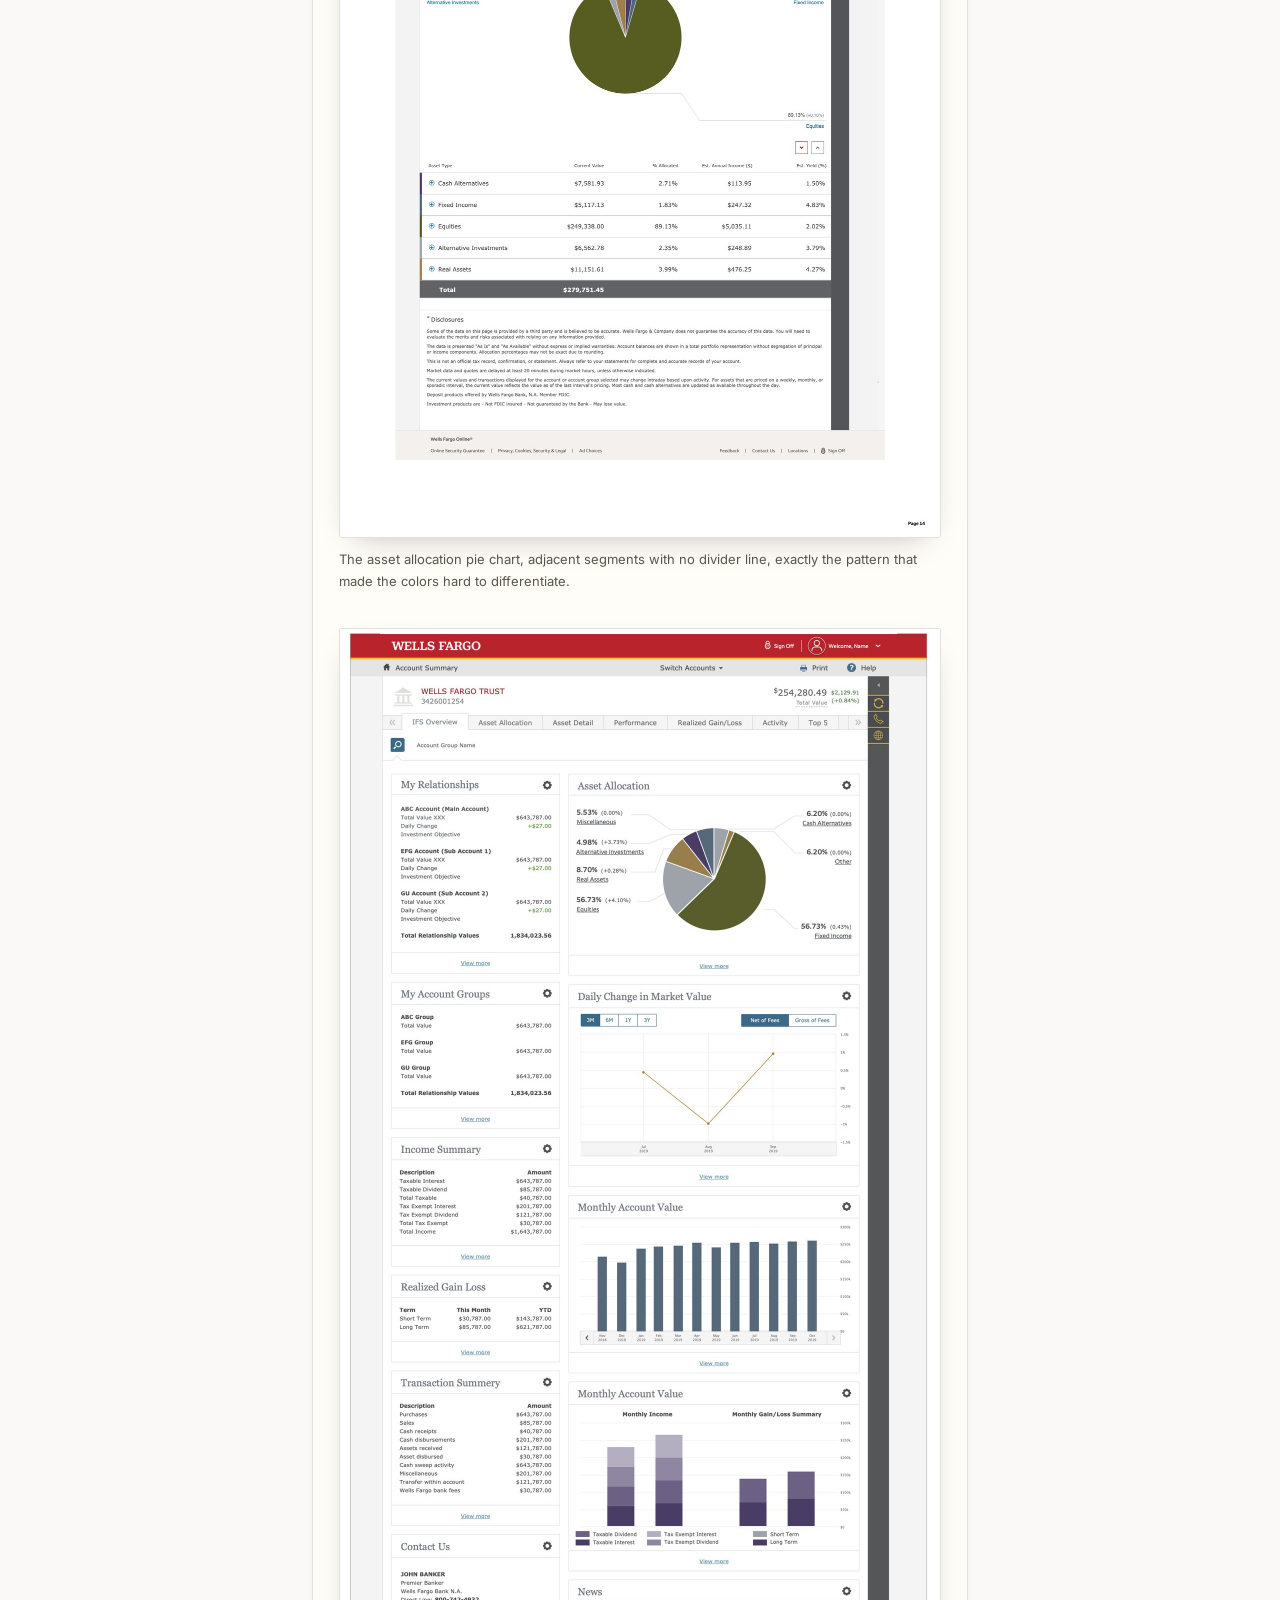
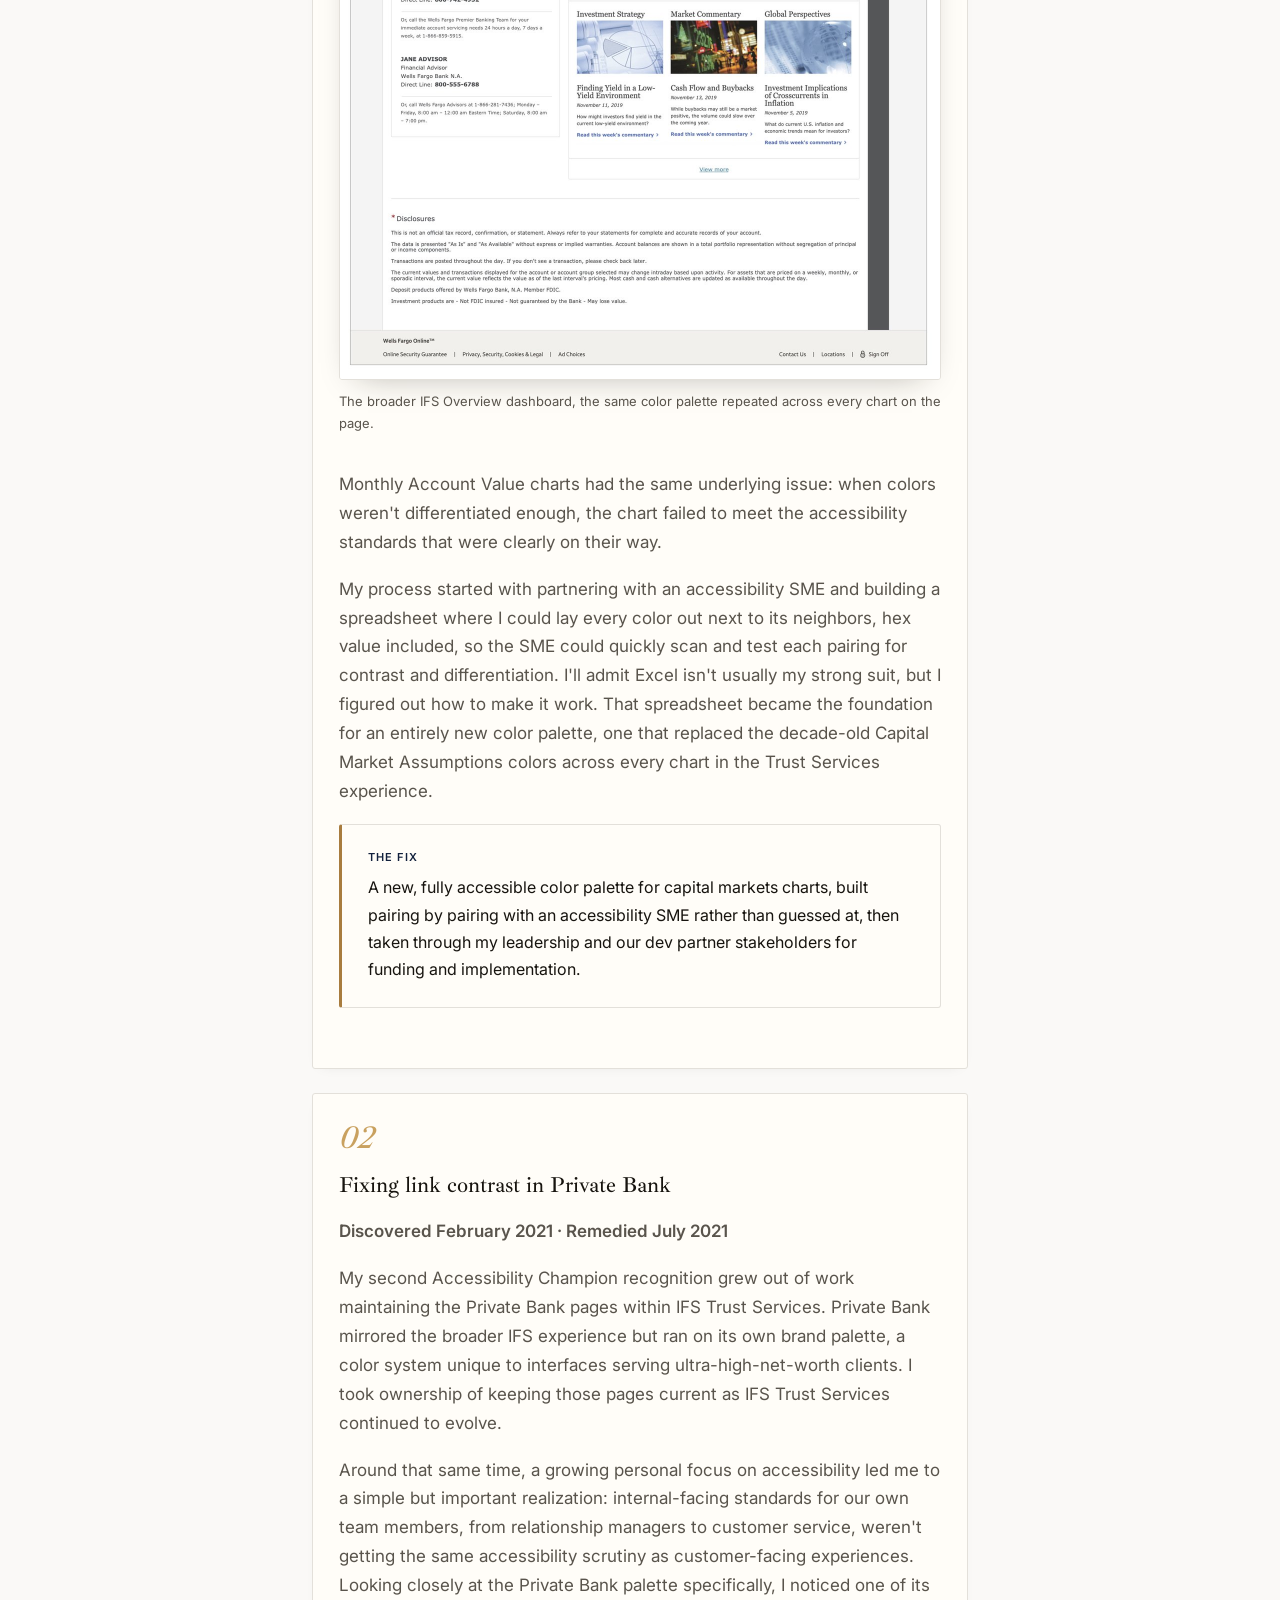
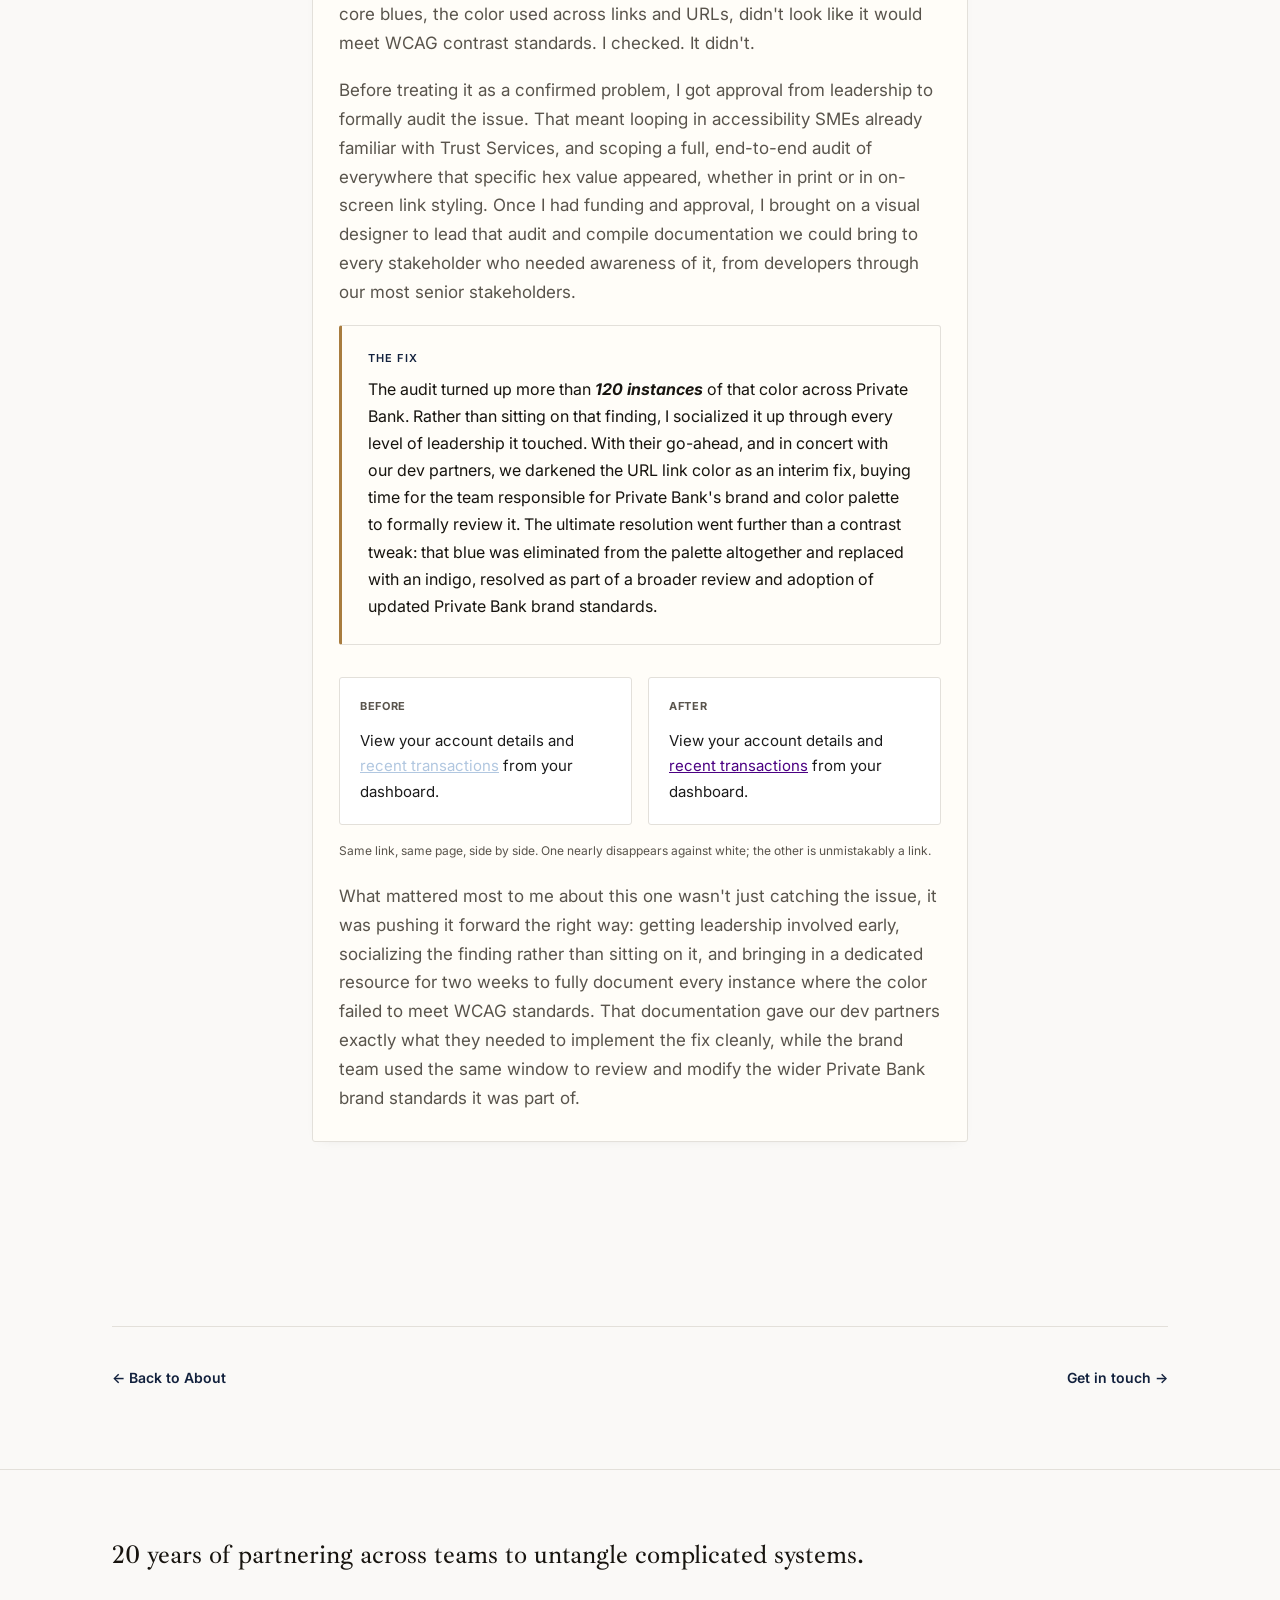
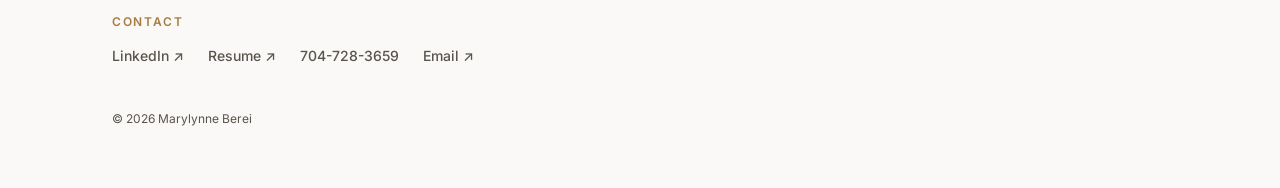
==== commit e0673a67: "Add files via upload" ====
--- a/accessibility-champion.html
+++ b/accessibility-champion.html
@@ -6,6 +6,7 @@
 <title>Accessibility Champion — Marylynne Berei</title>
 <meta name="description" content="Two-time Wells Fargo Accessibility Champion recognition, awarded for advancing WCAG standards and accessible design practices across teams.">
 <link rel="stylesheet" href="styles.css">
+<script data-goatcounter="https://melberei.goatcounter.com/count" async src="//gc.zgo.at/count.js"></script>
 </head>
 <body>
 
@@ -114,7 +115,7 @@
   <div class="wrap">
     <div class="footer-grid">
       <div class="footer-cta">
-        <h3>Turning complexity into clarity.</h3>
+        <h3>20 years of partnering across teams to untangle complicated systems.</h3>
       </div>
       <div>
         <p class="eyebrow" style="margin-bottom:12px;">Contact</p>
